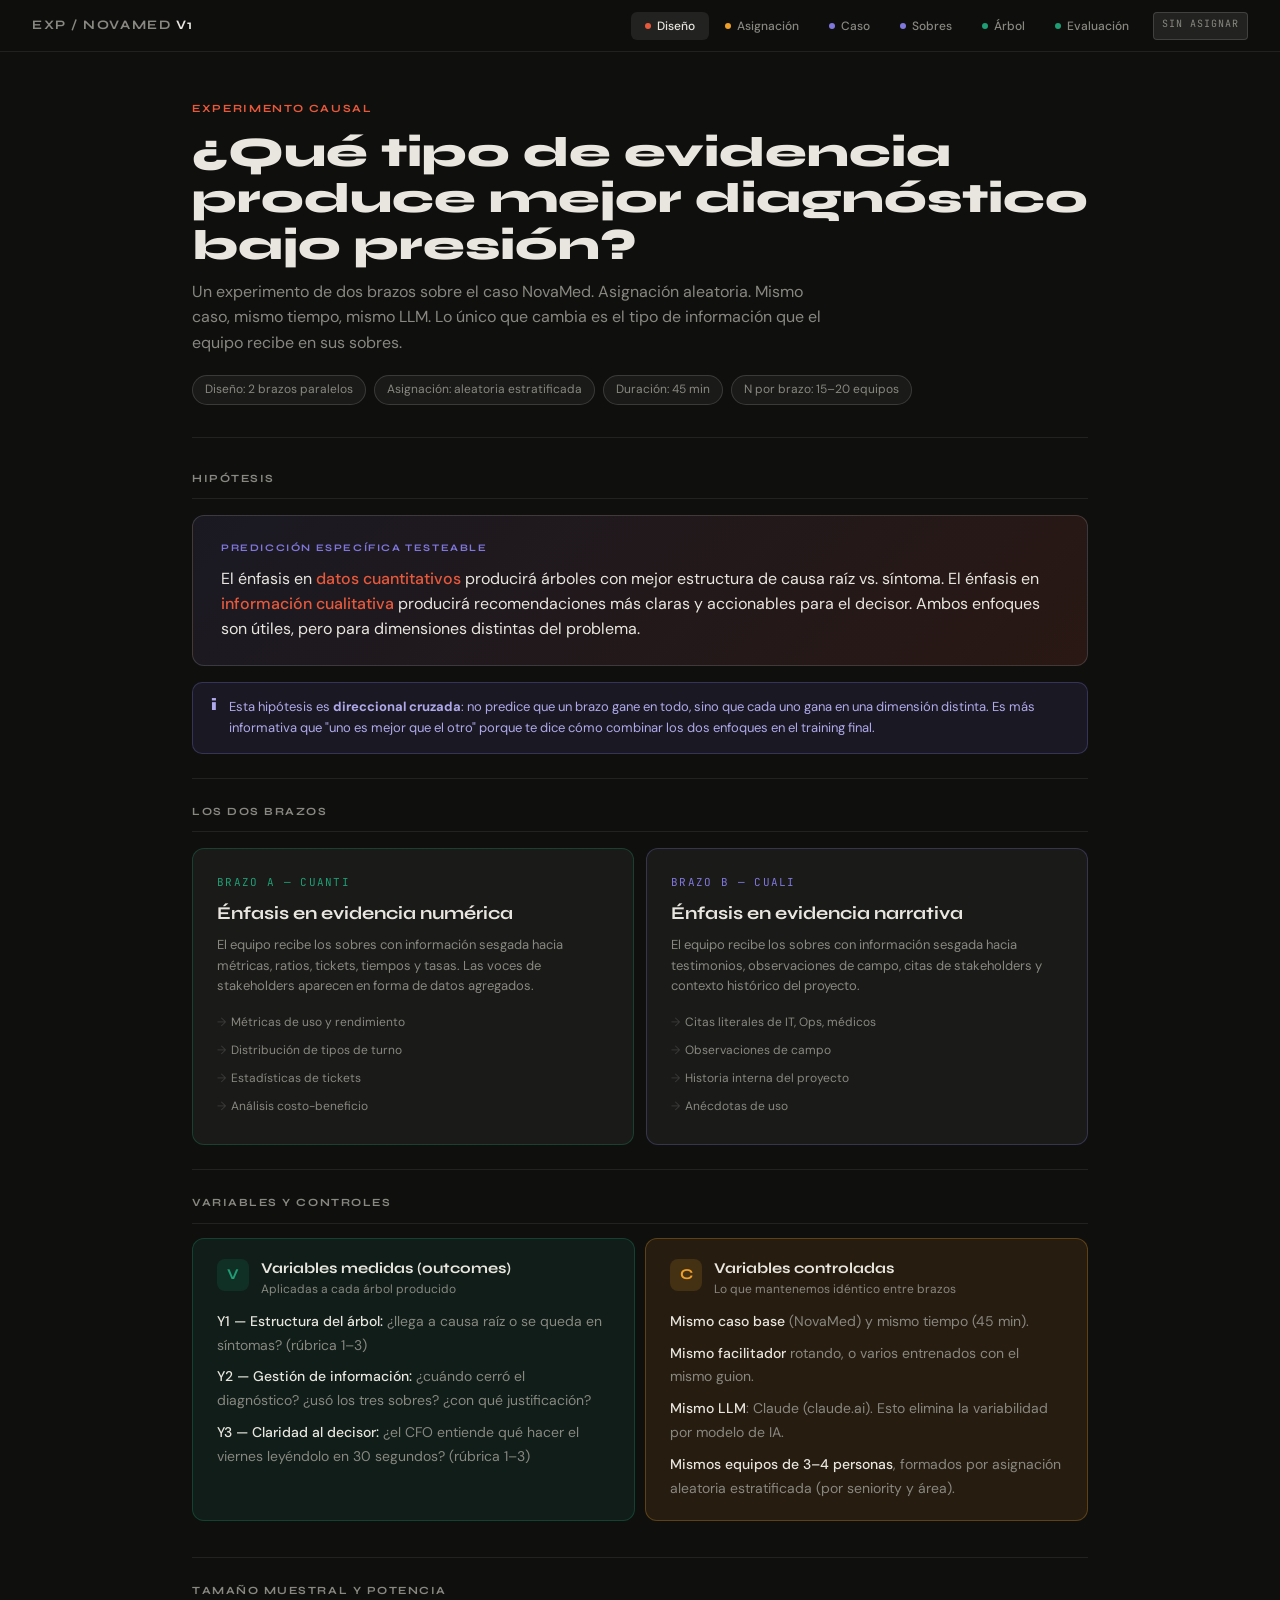
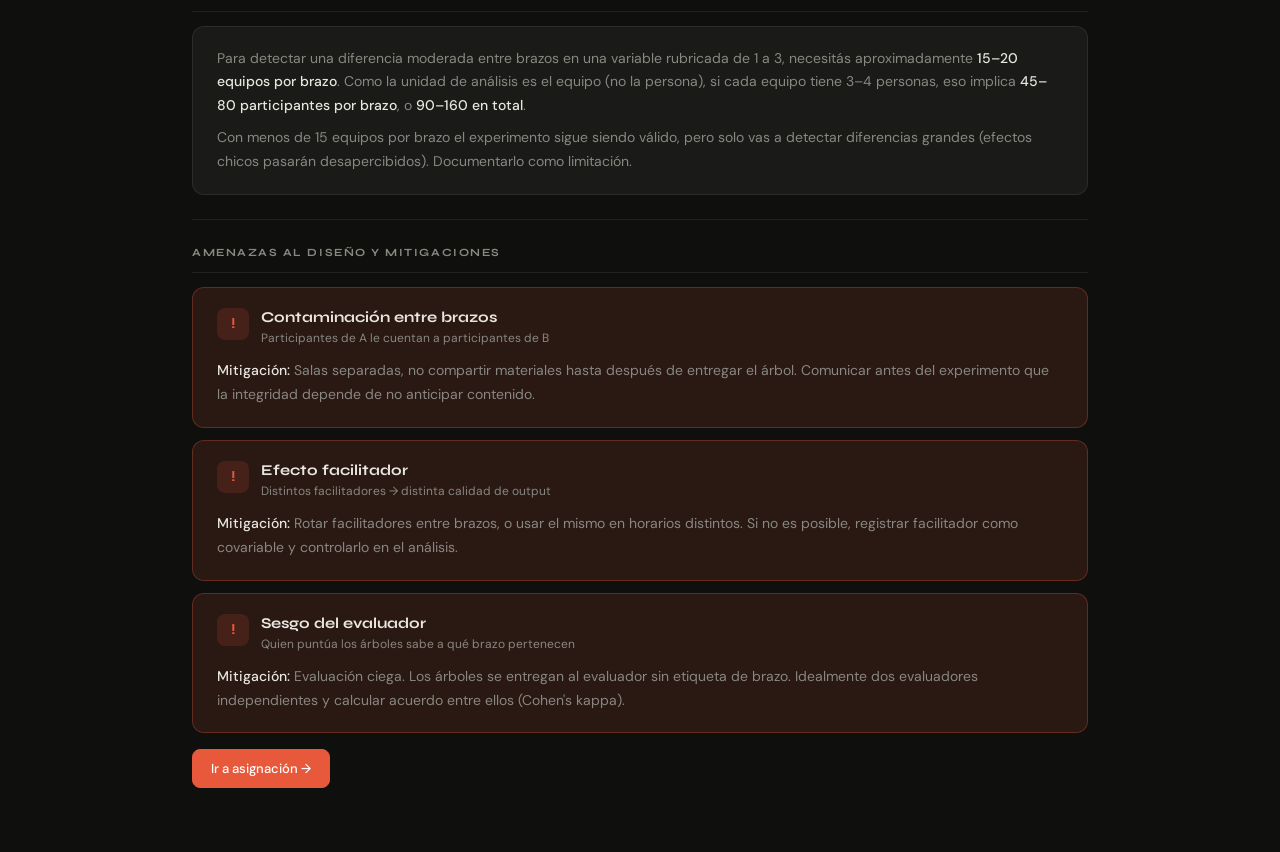
==== index (1).html @ d53db112 "Add files via upload" ====
<!DOCTYPE html>
<html lang="es">
<head>
<meta charset="UTF-8">
<meta name="viewport" content="width=device-width, initial-scale=1.0">
<title>Experimento NovaMed — Cuanti vs. Cuali</title>
<link href="https://fonts.googleapis.com/css2?family=Syne:wght@400;500;700;800&family=DM+Sans:ital,wght@0,300;0,400;0,500;1,300&family=JetBrains+Mono:wght@400;500&display=swap" rel="stylesheet">
<link rel="stylesheet" href="styles.css">
</head>
<body data-brazo="none">

<nav>
  <div class="nav-logo">EXP / NovaMed <strong>v1</strong></div>
  <div class="nav-tabs">
    <button class="nav-tab active" onclick="showSection('diseno')" id="tab-diseno">
      <span class="dot" style="background:var(--coral)"></span> Diseño
    </button>
    <button class="nav-tab" onclick="showSection('asignacion')" id="tab-asignacion">
      <span class="dot" style="background:var(--amber)"></span> Asignación
    </button>
    <button class="nav-tab" onclick="showSection('caso')" id="tab-caso">
      <span class="dot" style="background:var(--purple)"></span> Caso
    </button>
    <button class="nav-tab" onclick="showSection('sobres')" id="tab-sobres">
      <span class="dot" style="background:var(--purple)"></span> Sobres
    </button>
    <button class="nav-tab" onclick="showSection('arbol')" id="tab-arbol">
      <span class="dot" style="background:var(--teal)"></span> Árbol
    </button>
    <button class="nav-tab" onclick="showSection('evaluacion')" id="tab-evaluacion">
      <span class="dot" style="background:var(--teal)"></span> Evaluación
    </button>
    <span class="brazo-badge none" id="brazo-badge">SIN ASIGNAR</span>
  </div>
</nav>

<!-- ================== SECCIÓN 1: DISEÑO DEL EXPERIMENTO ================== -->
<section id="diseno" class="active">
  <div class="hero">
    <div class="case-label">Experimento causal</div>
    <div class="case-title">¿Qué tipo de evidencia produce mejor diagnóstico bajo presión?</div>
    <div class="case-subtitle">Un experimento de dos brazos sobre el caso NovaMed. Asignación aleatoria. Mismo caso, mismo tiempo, mismo LLM. Lo único que cambia es el tipo de información que el equipo recibe en sus sobres.</div>
    <div class="meta-row">
      <span class="meta-chip">Diseño: 2 brazos paralelos</span>
      <span class="meta-chip">Asignación: aleatoria estratificada</span>
      <span class="meta-chip">Duración: 45 min</span>
      <span class="meta-chip">N por brazo: 15–20 equipos</span>
    </div>
  </div>

  <div class="section-label">Hipótesis</div>

  <div class="hypothesis">
    <div class="hypothesis-label">Predicción específica testeable</div>
    <div class="hypothesis-text">
      El énfasis en <em>datos cuantitativos</em> producirá árboles con mejor estructura de causa raíz vs. síntoma. El énfasis en <em>información cualitativa</em> producirá recomendaciones más claras y accionables para el decisor. Ambos enfoques son útiles, pero para dimensiones distintas del problema.
    </div>
  </div>

  <div class="banner info">
    <span class="banner-icon">i</span>
    <div>Esta hipótesis es <strong>direccional cruzada</strong>: no predice que un brazo gane en todo, sino que cada uno gana en una dimensión distinta. Es más informativa que "uno es mejor que el otro" porque te dice cómo combinar los dos enfoques en el training final.</div>
  </div>

  <hr class="divider">
  <div class="section-label">Los dos brazos</div>

  <div class="arm-comparison">
    <div class="arm-card A">
      <div class="arm-label">Brazo A — Cuanti</div>
      <div class="arm-name">Énfasis en evidencia numérica</div>
      <div class="arm-desc">El equipo recibe los sobres con información sesgada hacia métricas, ratios, tickets, tiempos y tasas. Las voces de stakeholders aparecen en forma de datos agregados.</div>
      <ul class="arm-list">
        <li>Métricas de uso y rendimiento</li>
        <li>Distribución de tipos de turno</li>
        <li>Estadísticas de tickets</li>
        <li>Análisis costo-beneficio</li>
      </ul>
    </div>
    <div class="arm-card B">
      <div class="arm-label">Brazo B — Cuali</div>
      <div class="arm-name">Énfasis en evidencia narrativa</div>
      <div class="arm-desc">El equipo recibe los sobres con información sesgada hacia testimonios, observaciones de campo, citas de stakeholders y contexto histórico del proyecto.</div>
      <ul class="arm-list">
        <li>Citas literales de IT, Ops, médicos</li>
        <li>Observaciones de campo</li>
        <li>Historia interna del proyecto</li>
        <li>Anécdotas de uso</li>
      </ul>
    </div>
  </div>

  <hr class="divider">
  <div class="section-label">Variables y controles</div>

  <div class="grid2">
    <div class="card teal">
      <div class="card-header">
        <div class="card-icon">V</div>
        <div>
          <div class="card-title">Variables medidas (outcomes)</div>
          <div class="card-sub">Aplicadas a cada árbol producido</div>
        </div>
      </div>
      <div class="card-body">
        <p><strong>Y1 — Estructura del árbol:</strong> ¿llega a causa raíz o se queda en síntomas? (rúbrica 1–3)</p>
        <p><strong>Y2 — Gestión de información:</strong> ¿cuándo cerró el diagnóstico? ¿usó los tres sobres? ¿con qué justificación?</p>
        <p><strong>Y3 — Claridad al decisor:</strong> ¿el CFO entiende qué hacer el viernes leyéndolo en 30 segundos? (rúbrica 1–3)</p>
      </div>
    </div>
    <div class="card amber">
      <div class="card-header">
        <div class="card-icon">C</div>
        <div>
          <div class="card-title">Variables controladas</div>
          <div class="card-sub">Lo que mantenemos idéntico entre brazos</div>
        </div>
      </div>
      <div class="card-body">
        <p><strong>Mismo caso base</strong> (NovaMed) y mismo tiempo (45 min).</p>
        <p><strong>Mismo facilitador</strong> rotando, o varios entrenados con el mismo guion.</p>
        <p><strong>Mismo LLM</strong>: Claude (claude.ai). Esto elimina la variabilidad por modelo de IA.</p>
        <p><strong>Mismos equipos de 3–4 personas</strong>, formados por asignación aleatoria estratificada (por seniority y área).</p>
      </div>
    </div>
  </div>

  <hr class="divider">
  <div class="section-label">Tamaño muestral y potencia</div>

  <div class="card">
    <div class="card-body">
      <p>Para detectar una diferencia moderada entre brazos en una variable rubricada de 1 a 3, necesitás aproximadamente <strong>15–20 equipos por brazo</strong>. Como la unidad de análisis es el equipo (no la persona), si cada equipo tiene 3–4 personas, eso implica <strong>45–80 participantes por brazo</strong>, o <strong>90–160 en total</strong>.</p>
      <p>Con menos de 15 equipos por brazo el experimento sigue siendo válido, pero solo vas a detectar diferencias grandes (efectos chicos pasarán desapercibidos). Documentarlo como limitación.</p>
    </div>
  </div>

  <hr class="divider">
  <div class="section-label">Amenazas al diseño y mitigaciones</div>

  <div class="card coral">
    <div class="card-header">
      <div class="card-icon">!</div>
      <div>
        <div class="card-title">Contaminación entre brazos</div>
        <div class="card-sub">Participantes de A le cuentan a participantes de B</div>
      </div>
    </div>
    <div class="card-body">
      <p><strong>Mitigación:</strong> Salas separadas, no compartir materiales hasta después de entregar el árbol. Comunicar antes del experimento que la integridad depende de no anticipar contenido.</p>
    </div>
  </div>

  <div class="card coral">
    <div class="card-header">
      <div class="card-icon">!</div>
      <div>
        <div class="card-title">Efecto facilitador</div>
        <div class="card-sub">Distintos facilitadores → distinta calidad de output</div>
      </div>
    </div>
    <div class="card-body">
      <p><strong>Mitigación:</strong> Rotar facilitadores entre brazos, o usar el mismo en horarios distintos. Si no es posible, registrar facilitador como covariable y controlarlo en el análisis.</p>
    </div>
  </div>

  <div class="card coral">
    <div class="card-header">
      <div class="card-icon">!</div>
      <div>
        <div class="card-title">Sesgo del evaluador</div>
        <div class="card-sub">Quien puntúa los árboles sabe a qué brazo pertenecen</div>
      </div>
    </div>
    <div class="card-body">
      <p><strong>Mitigación:</strong> Evaluación ciega. Los árboles se entregan al evaluador sin etiqueta de brazo. Idealmente dos evaluadores independientes y calcular acuerdo entre ellos (Cohen's kappa).</p>
    </div>
  </div>

  <div class="btn-row">
    <button class="btn primary" onclick="showSection('asignacion')">Ir a asignación →</button>
  </div>
</section>


<!-- ================== SECCIÓN 2: ASIGNACIÓN ================== -->
<section id="asignacion">
  <div class="hero">
    <div class="case-label">Randomización</div>
    <div class="case-title">Asignación al brazo</div>
    <div class="case-subtitle">Cada equipo recibe un brazo asignado al azar. La asignación condiciona qué sobres ve y qué materiales recibe. Una vez asignado, no se cambia.</div>
  </div>

  <div class="assignment-box">
    <div class="card-sub" style="margin-bottom:6px;">Tu asignación actual</div>
    <div class="assignment-result" id="assign-display">—</div>
    <div class="assignment-detail" id="assign-detail">Hacé click en el botón para que el sistema te asigne aleatoriamente al brazo cuantitativo (A) o cualitativo (B). La asignación se guarda en tu navegador.</div>
    <div class="btn-row" style="justify-content:center;">
      <button class="btn primary" onclick="randomAssign()">Asignarme aleatoriamente</button>
      <button class="btn ghost" onclick="setBrazo('facilitador')">Soy facilitador (ver todo)</button>
      <button class="btn ghost" onclick="resetBrazo()">Reset</button>
    </div>
  </div>

  <hr class="divider">
  <div class="section-label">Para una corrida real del experimento</div>

  <div class="card">
    <div class="card-body">
      <p>En una corrida real, la asignación no se hace acá. Antes de la sesión:</p>
      <p><strong>1.</strong> Listá a todos los participantes con su seniority (junior/semi-senior/senior) y área (negocio/tech/operaciones).</p>
      <p><strong>2.</strong> Dentro de cada estrato (combinación de seniority y área), asignalos aleatoriamente mitad a A, mitad a B. Esto garantiza balance demográfico entre brazos.</p>
      <p><strong>3.</strong> Formá equipos de 3–4 personas dentro del mismo brazo. Cada equipo es la unidad de análisis. No mezcles brazos en un mismo equipo.</p>
      <p><strong>4.</strong> En el día del experimento, comunicale a cada equipo su brazo y el link de esta página configurado para mostrar solo su contenido.</p>
    </div>
  </div>

  <div class="banner warn">
    <span class="banner-icon">!</span>
    <div>El botón "Asignarme aleatoriamente" de esta página es para que un equipo solo entre a la herramienta. La asignación real, controlada y estratificada, la hace el facilitador antes de la sesión y debe estar documentada en una tabla de asignaciones para el análisis posterior.</div>
  </div>
</section>


<!-- ================== SECCIÓN 3: CASO ================== -->
<section id="caso">
  <div class="hero">
    <div class="case-label">Caso base — idéntico para ambos brazos</div>
    <div class="case-title">NovaMed:<br>el sistema que "funciona bien"</div>
    <div class="case-subtitle">Una clínica lanzó un sistema de turnos online hace 3 meses. IT dice que anda perfecto. Operaciones dice que es un caos. El CFO necesita una respuesta la semana que viene.</div>
    <div class="meta-row">
      <span class="meta-chip">Sector: salud</span>
      <span class="meta-chip">Duración: 45 min</span>
      <span class="meta-chip">Equipos de 3–4 personas</span>
      <span class="meta-chip">Entregable: árbol de problema 1 pág.</span>
    </div>
  </div>

  <div class="section-label">La situación</div>

  <div class="card coral">
    <div class="card-header">
      <div class="card-icon">!</div>
      <div>
        <div class="card-title">El problema que nadie puede definir</div>
        <div class="card-sub">Lo que se sabe al inicio del caso</div>
      </div>
    </div>
    <div class="card-body">
      <p>NovaMed es una red de clínicas medianas. Hace 3 meses implementaron <strong>TurnoFácil</strong>, un sistema de gestión de turnos online comprado a un proveedor externo. El objetivo era reducir la carga en los call centers y modernizar la experiencia de los pacientes.</p>
      <p>Hoy, el Gerente de IT y la Directora de Operaciones tienen versiones completamente opuestas sobre cómo está funcionando. El CFO tiene una reunión con el proveedor el <strong>viernes de la semana que viene</strong> para decidir si renovar o cancelar el contrato.</p>
      <p>Le pidió a tu equipo que le presente un diagnóstico claro en una sola página.</p>
    </div>
  </div>

  <hr class="divider">
  <div class="section-label">Los actores</div>

  <div class="grid2">
    <div class="card">
      <div class="card-header">
        <div class="card-icon" style="background:rgba(29,158,117,0.12);color:var(--teal)">G</div>
        <div>
          <div class="card-title">Gerente de IT</div>
          <div class="card-sub">Martín Sosa — 8 años en la empresa</div>
        </div>
      </div>
      <div class="card-body">
        <p>Lideró la implementación. Dice que el sistema "está funcionando según lo esperado" y que los tickets de soporte son mínimos.</p>
      </div>
      <div class="tags">
        <span class="tag green">Satisfecho</span>
        <span class="tag">Adoptó TurnoFácil</span>
      </div>
    </div>
    <div class="card">
      <div class="card-header">
        <div class="card-icon" style="background:rgba(232,89,60,0.12);color:var(--coral)">D</div>
        <div>
          <div class="card-title">Directora de Operaciones</div>
          <div class="card-sub">Carla Vega — 3 años en la empresa</div>
        </div>
      </div>
      <div class="card-body">
        <p>Dice que desde el lanzamiento el equipo clínico está "apagando incendios todo el día". Sus médicos están usando WhatsApp para coordinar turnos.</p>
      </div>
      <div class="tags">
        <span class="tag red">Disconforme</span>
        <span class="tag">Workaround informal</span>
      </div>
    </div>
    <div class="card">
      <div class="card-header">
        <div class="card-icon" style="background:rgba(239,159,39,0.12);color:var(--amber)">$</div>
        <div>
          <div class="card-title">CFO</div>
          <div class="card-sub">Roberto Hein — recién llegado</div>
        </div>
      </div>
      <div class="card-body">
        <p>Lleva 2 meses en la empresa. No conoce el historial del proyecto. Solo sabe que hay presión presupuestaria y una decisión que tomar.</p>
      </div>
      <div class="tags">
        <span class="tag yellow">Presión de tiempo</span>
        <span class="tag">Sin contexto previo</span>
      </div>
    </div>
    <div class="card">
      <div class="card-header">
        <div class="card-icon" style="background:rgba(127,119,221,0.12);color:var(--purple)">P</div>
        <div>
          <div class="card-title">Proveedor TurnoFácil</div>
          <div class="card-sub">Empresa de software SaaS</div>
        </div>
      </div>
      <div class="card-body">
        <p>Ofrece renovar el contrato y, si se firma, incluye un módulo adicional de "gestión de urgencias" por $40.000 extra.</p>
      </div>
      <div class="tags">
        <span class="tag yellow">Oferta activa</span>
        <span class="tag">Módulo adicional disponible</span>
      </div>
    </div>
  </div>

  <hr class="divider">
  <div class="section-label">Cronología del proyecto</div>

  <div class="card">
    <div class="timeline">
      <div class="tl-item">
        <div class="tl-left"><div class="tl-dot active"></div><div class="tl-line"></div></div>
        <div class="tl-content">
          <div class="tl-title">Mes –6: Decisión de compra</div>
          <div class="tl-body">IT evaluó 3 proveedores. TurnoFácil ganó por precio e integración con el HIS existente. No hubo participación formal de Operaciones en la evaluación.</div>
        </div>
      </div>
      <div class="tl-item">
        <div class="tl-left"><div class="tl-dot"></div><div class="tl-line"></div></div>
        <div class="tl-content">
          <div class="tl-title">Mes –2: Implementación técnica</div>
          <div class="tl-body">El sistema se configuró sobre los tipos de turno del sistema viejo. El módulo de urgencias del proveedor no fue activado porque "no estaba en el alcance original".</div>
        </div>
      </div>
      <div class="tl-item">
        <div class="tl-left"><div class="tl-dot"></div><div class="tl-line"></div></div>
        <div class="tl-content">
          <div class="tl-title">Mes 0: Lanzamiento</div>
          <div class="tl-body">Capacitación de 2 horas al personal administrativo. El equipo clínico (médicos y enfermeros) no recibió capacitación formal.</div>
        </div>
      </div>
      <div class="tl-item">
        <div class="tl-left"><div class="tl-dot"></div><div class="tl-line"></div></div>
        <div class="tl-content">
          <div class="tl-title">Mes +1: Primeras fricciones</div>
          <div class="tl-body">Los médicos reportan que "no sirve para urgencias". Carla Vega lo escala. IT responde: "el sistema funciona, es un problema de adopción".</div>
        </div>
      </div>
      <div class="tl-item">
        <div class="tl-left"><div class="tl-dot active"></div></div>
        <div class="tl-content">
          <div class="tl-title">Mes +3: Hoy — el caso</div>
          <div class="tl-body">El CFO nuevo pide un diagnóstico antes del viernes. Nadie tiene una versión común del problema. Tu equipo entra.</div>
        </div>
      </div>
    </div>
  </div>

  <div class="banner info">
    <span class="banner-icon">→</span>
    <div>Ahora avanzá a la sección <strong>Sobres</strong>. Vas a ver solo los sobres correspondientes a tu brazo asignado.</div>
  </div>
</section>


<!-- ================== SECCIÓN 4: SOBRES (POR BRAZO) ================== -->
<section id="sobres">
  <div class="hero">
    <div class="case-label">Material del caso — según tu brazo</div>
    <div class="case-title">Los tres sobres</div>
    <div class="case-subtitle">La información se entrega en capas. El Sobre 1 es el punto de partida. El Sobre 2 lo decide el equipo. El Sobre 3 tiene un costo de 2 minutos. Los hechos son los mismos en ambos brazos: lo que cambia es el formato de evidencia.</div>
  </div>

  <div class="banner warn" id="no-brazo-banner" style="display:none;">
    <span class="banner-icon">!</span>
    <div>No tenés asignado un brazo todavía. Andá a <a href="#" onclick="showSection('asignacion');return false;" style="color:var(--coral);">Asignación</a> para que el sistema te asigne, o seleccioná "Soy facilitador" para ver ambos brazos.</div>
  </div>

  <!-- ============ BRAZO A — CUANTI ============ -->
  <div class="brazo-only-A">
    <div class="banner info">
      <span class="banner-icon">A</span>
      <div><strong>Brazo A — Cuantitativo.</strong> Vas a recibir evidencia principalmente numérica: tablas, ratios, métricas de uso, distribuciones, costos.</div>
    </div>

    <div class="sobre s1">
      <div class="sobre-label">Sobre 1A — se entrega al inicio</div>
      <div class="card-title" style="margin-bottom:12px;">Datos operacionales y de uso</div>
      <div class="card-body" style="margin-bottom:14px;">
        <p>Reporte automático del sistema y métricas del call center, 90 días post-lanzamiento.</p>
      </div>

      <div class="section-label" style="margin-top:8px;">Métricas técnicas del sistema (fuente: IT)</div>
      <table class="data-table">
        <tr><th>Métrica</th><th class="num">Pre-TurnoFácil</th><th class="num">Post (90d)</th><th class="num">Δ</th></tr>
        <tr><td>Uptime</td><td class="num">—</td><td class="num">99.2%</td><td class="num" style="color:var(--teal)">OK</td></tr>
        <tr><td>Tickets de soporte / mes</td><td class="num">142</td><td class="num">99</td><td class="num" style="color:var(--teal)">–30%</td></tr>
        <tr><td>Tiempo medio de carga (s)</td><td class="num">—</td><td class="num">1.8</td><td class="num">—</td></tr>
        <tr><td>Incidentes críticos / mes</td><td class="num">—</td><td class="num">0</td><td class="num" style="color:var(--teal)">OK</td></tr>
      </table>

      <div class="section-label" style="margin-top:14px;">Métricas operacionales (fuente: Ops)</div>
      <table class="data-table">
        <tr><th>Métrica</th><th class="num">Pre</th><th class="num">Post (90d)</th><th class="num">Δ</th></tr>
        <tr><td>Llamadas al call center / día</td><td class="num">412</td><td class="num">386</td><td class="num">–6%</td></tr>
        <tr><td>Turnos coordinados por WhatsApp</td><td class="num">0</td><td class="num">~120/día</td><td class="num" style="color:var(--coral)">+∞</td></tr>
        <tr><td>Satisfacción de pacientes (NPS)</td><td class="num">—</td><td class="num">67%</td><td class="num">Sin benchmark</td></tr>
        <tr><td>% turnos completados vía sistema</td><td class="num">—</td><td class="num">~40–80%</td><td class="num" style="color:var(--coral)">Inconsistente</td></tr>
      </table>

      <div class="banner warn" style="margin-top:14px;">
        <span class="banner-icon">!</span>
        <div>El % de turnos completados por sistema tiene una banda muy amplia: <strong>IT reporta 80%, Ops reporta 40%</strong>. La diferencia no es ruido — están contando cosas distintas.</div>
      </div>

      <div class="facilitator-note" style="margin-top:14px;">
        <strong>Nota para el facilitador:</strong> Dar 3 minutos para que el equipo lea la tabla, marque inconsistencias y formule una hipótesis cuantitativa del problema central. No responder preguntas todavía.
      </div>
    </div>

    <div class="sobre s2">
      <div class="sobre-label">Sobre 2A — el equipo decide cuándo abrirlo</div>
      <div class="card-title" style="margin-bottom:12px;">Distribución de turnos y métricas de adopción</div>
      <div class="card-body" style="margin-bottom:14px;">
        <p>Análisis detallado de los 90 días post-lanzamiento. Generado por Ops a pedido del CFO.</p>
      </div>

      <div class="section-label" style="margin-top:8px;">Distribución de tipos de turno (n = 27.840 turnos, 90 días)</div>
      <table class="data-table">
        <tr><th>Tipo de turno</th><th class="num">% del total</th><th class="num">% gestionado por TurnoFácil</th><th class="num">% por WhatsApp/call</th></tr>
        <tr><td>Programado (consulta planificada)</td><td class="num">40%</td><td class="num" style="color:var(--teal)">94%</td><td class="num">6%</td></tr>
        <tr><td>Urgencia / mismo día</td><td class="num"><strong style="color:var(--coral)">60%</strong></td><td class="num" style="color:var(--coral)">8%</td><td class="num" style="color:var(--coral)">92%</td></tr>
      </table>

      <div class="section-label" style="margin-top:14px;">Análisis de tickets de IT por categoría</div>
      <table class="data-table">
        <tr><th>Categoría de ticket</th><th class="num">% del volumen</th></tr>
        <tr><td>"Cómo cargo un turno de urgencia" (consulta de uso)</td><td class="num">34%</td></tr>
        <tr><td>"El sistema no me deja hacer X" (limitación funcional)</td><td class="num">28%</td></tr>
        <tr><td>Errores técnicos reales</td><td class="num">12%</td></tr>
        <tr><td>Otros</td><td class="num">26%</td></tr>
      </table>

      <div class="banner warn" style="margin-top:14px;">
        <span class="banner-icon">→</span>
        <div>El 60% de los turnos son urgencias. TurnoFácil resuelve el 94% de los programados, pero solo el 8% de las urgencias. El sistema no falla — está configurado para resolver el problema incorrecto.</div>
      </div>

      <div class="section-label" style="margin-top:14px;">Costo del módulo de urgencias ofrecido</div>
      <table class="data-table">
        <tr><th>Concepto</th><th class="num">Costo</th></tr>
        <tr><td>Activación del módulo de urgencias (propuesta proveedor)</td><td class="num">USD 40.000 / año</td></tr>
        <tr><td>Costo estimado de seguir con WhatsApp (riesgo + tiempo)</td><td class="num">USD 75.000 / año*</td></tr>
        <tr><td>* Estimación basada en horas-médico desperdiciadas y riesgo legal</td><td class="num"></td></tr>
      </table>

      <div class="facilitator-note" style="margin-top:14px;">
        <strong>Nota para el facilitador:</strong> Observar cuándo el equipo abre este sobre. Equipos cuanti suelen abrirlo rápido (buscan más datos). El dato del 60% es el más reencuadrante.
      </div>
    </div>

    <div class="sobre s3">
      <div class="sobre-label">Sobre 3A — solo si el equipo lo pide (cuesta 2 min)</div>
      <div class="card-title" style="margin-bottom:12px;">Análisis del contrato vigente</div>
      <div class="card-body" style="margin-bottom:14px;">
        <p>Revisión legal y económica del contrato firmado con TurnoFácil hace 6 meses.</p>
      </div>

      <div style="background:var(--surface2);border-radius:10px;padding:1.25rem 1.5rem;border:1px solid var(--amber-border);">
        <div style="font-size:12px;color:var(--amber);font-weight:500;margin-bottom:8px;text-transform:uppercase;letter-spacing:0.1em;">Contenido del sobre 3A</div>

        <table class="data-table" style="margin-top:8px;">
          <tr><th>Módulo</th><th>Estado en contrato</th><th class="num">Costo en contrato</th><th>Estado actual</th></tr>
          <tr><td>Turnos programados</td><td>Anexo A</td><td class="num">Incluido</td><td style="color:var(--teal)">Activo</td></tr>
          <tr><td>Reportes y métricas</td><td>Anexo B</td><td class="num">Incluido</td><td style="color:var(--teal)">Activo</td></tr>
          <tr><td>Gestión de urgencias</td><td><strong style="color:var(--coral)">Anexo C, pág. 14</strong></td><td class="num"><strong style="color:var(--coral)">Incluido (USD 0)</strong></td><td style="color:var(--coral)">NO activado</td></tr>
        </table>

        <p style="font-size:13px;color:var(--text);margin-top:12px;line-height:1.6;">El módulo de urgencias <strong>ya está pagado</strong> en el contrato original. Nunca fue activado porque nadie revisó el Anexo C al momento de la implementación. El proveedor está ofreciendo cobrar USD 40.000 por algo que la empresa ya compró.</p>
      </div>

      <div class="facilitator-note" style="margin-top:14px;">
        <strong>Nota para el facilitador:</strong> Este dato reencuadra el problema económico. En el brazo cuanti, suelen llegar acá con un cálculo costo-beneficio ya iniciado.
      </div>
    </div>
  </div>


  <!-- ============ BRAZO B — CUALI ============ -->
  <div class="brazo-only-B">
    <div class="banner info">
      <span class="banner-icon">B</span>
      <div><strong>Brazo B — Cualitativo.</strong> Vas a recibir evidencia principalmente narrativa: citas literales, observaciones de campo, entrevistas, historias internas del proyecto.</div>
    </div>

    <div class="sobre s1">
      <div class="sobre-label">Sobre 1B — se entrega al inicio</div>
      <div class="card-title" style="margin-bottom:12px;">Voces enfrentadas</div>
      <div class="card-body" style="margin-bottom:14px;">
        <p>Dos entrevistas internas hechas por RRHH la semana pasada, a pedido del CFO. Se transcribieron literalmente.</p>
      </div>

      <div class="card" style="margin:0 0 10px;">
        <div class="card-sub" style="margin-bottom:6px;">Entrevista 1 — Martín Sosa, Gerente de IT</div>
        <div class="quote" style="margin-top:0;">"El sistema está funcionando bien. Tuvimos cero incidentes críticos en tres meses. Los tickets de soporte son mínimos. Si los médicos se quejan, es porque no se acostumbran al cambio — siempre pasa lo mismo. En seis meses se va a normalizar."</div>
        <div class="quote">"Yo cumplí con el alcance que me dieron. Si querían urgencias, había que decirlo desde el día uno. Nadie me lo dijo."</div>
        <div class="tags"><span class="tag green">Tono defensivo</span><span class="tag">Confianza en métricas técnicas</span></div>
      </div>

      <div class="card" style="margin:0 0 10px;">
        <div class="card-sub" style="margin-bottom:6px;">Entrevista 2 — Carla Vega, Directora de Operaciones</div>
        <div class="quote" style="margin-top:0;">"Acá hay un caos diario. Mis médicos me piden todos los días que volvamos al sistema anterior. Están usando WhatsApp porque no tienen otra opción. Esto es insostenible."</div>
        <div class="quote">"Yo no participé de la compra. Si me hubieran preguntado, les habría dicho que la mayoría de nuestros turnos son del mismo día. No turnos programados con dos semanas de anticipación, como en una clínica privada."</div>
        <div class="tags"><span class="tag red">Tono de queja sostenida</span><span class="tag">Workaround consolidado</span></div>
      </div>

      <div class="banner warn" style="margin-top:14px;">
        <span class="banner-icon">!</span>
        <div>Las dos personas no se contradicen sobre los hechos — se contradicen sobre <strong>qué cuenta como el problema</strong>. IT mide "sistema funcionando técnicamente". Ops mide "problema operativo resuelto". Las dos versiones pueden ser verdaderas al mismo tiempo.</div>
      </div>

      <div class="facilitator-note" style="margin-top:14px;">
        <strong>Nota para el facilitador:</strong> Dar 3 minutos para que el equipo lea las dos entrevistas y mapee dónde está el desacuerdo. No responder preguntas todavía.
      </div>
    </div>

    <div class="sobre s2">
      <div class="sobre-label">Sobre 2B — el equipo decide cuándo abrirlo</div>
      <div class="card-title" style="margin-bottom:12px;">Voces del piso clínico</div>
      <div class="card-body" style="margin-bottom:14px;">
        <p>Observaciones de campo y entrevistas con médicos y enfermeros del turno mañana de dos clínicas, hechas por una consultora externa hace dos semanas.</p>
      </div>

      <div class="quote">
        "Mirá, yo entiendo que tienen un sistema nuevo. Pero la mayoría de mis pacientes me llaman a las 7 de la mañana porque tienen fiebre y quieren venir a las 10. Eso no es un turno programado, es una urgencia. El sistema no me deja gestionarlas. Entonces uso WhatsApp con mi secretaria, como siempre."
        <div class="quote-author">— Médico de guardia, 12 años en NovaMed</div>
      </div>

      <div class="quote">
        "Yo soy enfermera. Me dieron 2 horas de capacitación. Bien. Pero cuando entró un señor con dolor de pecho y necesitábamos cargar el turno urgente para que lo viera el cardiólogo, no sabía cómo. Lo hice por teléfono. El sistema dice que ese turno no existió."
        <div class="quote-author">— Jefa de Enfermería, sede Caballito</div>
      </div>

      <div class="quote">
        "Acá los turnos son 60% del mismo día, mínimo. Algunos meses más. La gente no planifica ir al médico — va cuando le pasa algo. Eso lo sabe cualquiera que trabaje en salud."
        <div class="quote-author">— Coordinadora médica, sede Belgrano</div>
      </div>

      <div class="quote">
        "Le pregunté a Martín [Sosa, de IT] si el sistema podía hacer urgencias. Me dijo que el módulo existía pero que no se había contratado. Yo asumí que era una decisión de costos. Nadie me explicó que se podía evaluar."
        <div class="quote-author">— Jefe de Admisión, sede Caballito</div>
      </div>

      <div class="banner warn" style="margin-top:14px;">
        <span class="banner-icon">→</span>
        <div>Cuatro voces independientes coinciden: <strong>el 60% de los turnos son urgencias</strong> y <strong>el sistema no las gestiona</strong>. Nadie en IT preguntó esto antes de la compra. Carla Vega lo intuía pero no fue convocada al proceso.</div>
      </div>

      <div class="facilitator-note" style="margin-top:14px;">
        <strong>Nota para el facilitador:</strong> Observar cuándo el equipo abre este sobre. Equipos cuali suelen abrirlo después de discutir las dos versiones del Sobre 1B. Las voces del piso reencuadran el problema con un peso narrativo fuerte.
      </div>
    </div>

    <div class="sobre s3">
      <div class="sobre-label">Sobre 3B — solo si el equipo lo pide (cuesta 2 min)</div>
      <div class="card-title" style="margin-bottom:12px;">La historia del contrato</div>
      <div class="card-body" style="margin-bottom:14px;">
        <p>Entrevista a Lucía Méndez, abogada de la empresa, que firmó el contrato con TurnoFácil hace 6 meses.</p>
      </div>

      <div style="background:var(--surface2);border-radius:10px;padding:1.25rem 1.5rem;border:1px solid var(--amber-border);">
        <div style="font-size:12px;color:var(--amber);font-weight:500;margin-bottom:8px;text-transform:uppercase;letter-spacing:0.1em;">Contenido del sobre 3B</div>

        <div class="quote" style="border-left-color:var(--amber-border);">
          "Yo revisé el contrato desde lo legal. No es mi función revisar el alcance técnico. Cuando lo recibí, ya venía con todos los anexos firmados de hecho por el área que lo había negociado. Yo confirmé que las cláusulas legales estuvieran en orden."
          <div class="quote-author">— Lucía Méndez, abogada interna</div>
        </div>

        <div class="quote" style="border-left-color:var(--amber-border);">
          "El Anexo C, sí, lo leí. Decía 'Gestión de urgencias — incluido en paquete base'. Asumí que IT sabía qué módulos iba a activar. No estaba en mi alcance preguntar."
          <div class="quote-author">— Lucía Méndez</div>
        </div>

        <p style="font-size:13px;color:var(--text);margin-top:12px;line-height:1.6;">El módulo de urgencias <strong>está incluido sin costo adicional</strong> en el Anexo C del contrato vigente, página 14. Nunca fue activado porque el proceso interno trataba al contrato como un trámite legal, no como un mapa de capacidades. El proveedor está ofreciendo cobrar USD 40.000 por algo que ya está pagado.</p>
      </div>

      <div class="facilitator-note" style="margin-top:14px;">
        <strong>Nota para el facilitador:</strong> Este dato reencuadra el problema como uno de proceso. En el brazo cuali, los equipos suelen llegar acá con una hipótesis sobre la fragmentación de roles ("cada uno hizo su parte y nadie miró el todo").
      </div>
    </div>
  </div>

  <hr class="divider">
  <div class="banner info">
    <span class="banner-icon">→</span>
    <div>Una vez que el equipo procesó los sobres, avanzá a la sección <strong>Árbol</strong> para construir el entregable.</div>
  </div>
</section>


<!-- ================== SECCIÓN 5: CONSTRUCTOR DEL ÁRBOL ================== -->
<section id="arbol">
  <div class="hero">
    <div class="case-label">Entregable del equipo</div>
    <div class="case-title">Árbol de problema</div>
    <div class="case-subtitle">Construí tu árbol en la grilla. Cuatro niveles (de Efecto a Causa subyacente) cruzados por cuatro tipos de causa. Cada nodo puede conectarse causalmente con nodos del nivel superior. El JSON exportado es lo que se evalúa.</div>
  </div>

  <div class="tree-builder">
    <div class="tree-toolbar">
      <button class="btn" onclick="addQuickNode('efecto')">+ Efecto</button>
      <button class="btn" onclick="addQuickNode('problema')">+ Problema central</button>
      <button class="btn" onclick="addQuickNode('causa1')">+ Causa raíz</button>
      <button class="btn" onclick="addQuickNode('causa2')">+ Causa subyacente</button>
      <button class="btn ghost" onclick="exportTree()">Exportar JSON</button>
      <button class="btn ghost" onclick="importTreeDialog()">Importar JSON</button>
      <button class="btn ghost" onclick="clearTree()">Limpiar</button>
      <div class="tree-status" id="tree-status">0 nodos · 0 conexiones</div>
    </div>

    <div id="tree-grid-container">
      <!-- La grilla se genera con JS -->
    </div>

    <div class="banner info" style="margin-top:16px;">
      <span class="banner-icon">i</span>
      <div><strong>Cómo construir el árbol:</strong> Click en una celda para agregar un nodo. Click en un nodo existente para editarlo o conectarlo a otro. Las conexiones van de abajo hacia arriba (las causas explican el problema central; el problema central explica el efecto).</div>
    </div>
  </div>

  <hr class="divider">
  <div class="section-label">Recomendación al CFO</div>

  <div class="card">
    <div class="card-body">
      <p>Una vez completado el árbol, escribí <strong>tres recomendaciones</strong> al CFO. Cada una debe responder qué hacer, quién lo hace, y para cuándo.</p>
      <textarea id="rec-1" placeholder="Recomendación 1 — acción inmediata (esta semana)" style="width:100%;min-height:60px;background:var(--bg);border:1px solid var(--border2);border-radius:8px;padding:10px;color:var(--text);font-family:'DM Sans',sans-serif;font-size:13px;margin-top:10px;" oninput="saveState()"></textarea>
      <textarea id="rec-2" placeholder="Recomendación 2 — acción de proceso (próximas 2 semanas)" style="width:100%;min-height:60px;background:var(--bg);border:1px solid var(--border2);border-radius:8px;padding:10px;color:var(--text);font-family:'DM Sans',sans-serif;font-size:13px;margin-top:8px;" oninput="saveState()"></textarea>
      <textarea id="rec-3" placeholder="Recomendación 3 — aprendizaje estructural" style="width:100%;min-height:60px;background:var(--bg);border:1px solid var(--border2);border-radius:8px;padding:10px;color:var(--text);font-family:'DM Sans',sans-serif;font-size:13px;margin-top:8px;" oninput="saveState()"></textarea>
    </div>
  </div>

  <div class="facilitator-note">
    <strong>Para el facilitador:</strong> El JSON exportado contiene la estructura completa del árbol (nodos, conexiones, niveles, columnas) más las tres recomendaciones. Guardalo con un identificador del equipo y del brazo para el análisis posterior. Idealmente entregar a los evaluadores sin la etiqueta del brazo, para evaluación ciega.
  </div>
</section>


<!-- ================== SECCIÓN 6: EVALUACIÓN ================== -->
<section id="evaluacion">
  <div class="hero">
    <div class="case-label">Análisis post-experimento</div>
    <div class="case-title">Rúbrica y análisis</div>
    <div class="case-subtitle">Cómo puntuar los árboles producidos y cómo analizar los resultados para contrastar la hipótesis. La evaluación es ciega: el evaluador no sabe a qué brazo pertenece cada árbol.</div>
  </div>

  <div class="section-label">Rúbrica de evaluación (1–3 por dimensión)</div>

  <div class="card">
    <table class="rubric-table">
      <tr>
        <th style="width:18%">Dimensión</th>
        <th style="width:27%"><span class="score-pill s1">Nivel 1</span></th>
        <th style="width:27%"><span class="score-pill s2">Nivel 2</span></th>
        <th style="width:28%"><span class="score-pill s3">Nivel 3</span></th>
      </tr>
      <tr>
        <td><strong>Y1 — Estructura del árbol</strong><br><span class="card-sub">¿Llega a causa raíz?</span></td>
        <td>Solo identifica efectos o síntomas. No hay distinción entre qué se ve y por qué pasa.</td>
        <td>Identifica causa raíz pero no la distingue claramente de síntomas. Los niveles están mezclados.</td>
        <td>Tres niveles claramente diferenciados. Causa raíz accionable y verificable. Conexiones causales explícitas.</td>
      </tr>
      <tr>
        <td><strong>Y2 — Gestión de información</strong><br><span class="card-sub">¿Cuándo cerró el diagnóstico?</span></td>
        <td>Cerró sin abrir el Sobre 2, o lo abrió y no cambió su hipótesis con la nueva info.</td>
        <td>Abrió el Sobre 2 y actualizó la hipótesis. No pidió Sobre 3 o lo pidió sin justificación clara.</td>
        <td>Abrió el Sobre 2 con hipótesis formulada y pidió el Sobre 3 con una razón explícita ("queremos saber si el módulo está en el contrato").</td>
      </tr>
      <tr>
        <td><strong>Y3 — Claridad al decisor</strong><br><span class="card-sub">¿El CFO entiende qué hacer?</span></td>
        <td>Vago o teórico. El CFO no podría tomar una decisión el viernes con este árbol.</td>
        <td>Recomendación clara pero sin owner o sin plazo. O un solo nivel de acción (no distingue corto/medio/largo).</td>
        <td>Las tres recomendaciones tienen acción + owner + plazo. Distingue acción inmediata, de proceso y estructural.</td>
      </tr>
    </table>
  </div>

  <div class="banner info">
    <span class="banner-icon">i</span>
    <div>Idealmente <strong>dos evaluadores independientes</strong> puntúan cada árbol sin saber el brazo. Después se calcula el acuerdo entre evaluadores (Cohen's kappa &gt; 0.6 es aceptable). Si hay desacuerdo, un tercer evaluador resuelve.</div>
  </div>

  <hr class="divider">
  <div class="section-label">Cómo registrar Y2 durante la sesión</div>

  <div class="card">
    <div class="card-body">
      <p>Y1 e Y3 se evalúan después leyendo el árbol y las recomendaciones. Pero Y2 (gestión de información) requiere observación en vivo. El facilitador registra para cada equipo:</p>
      <p><strong>•</strong> Tiempo (en minutos desde el inicio) en que abrieron el Sobre 2.</p>
      <p><strong>•</strong> Si pidieron el Sobre 3. Si sí, en qué minuto y con qué razón verbal (transcribirla).</p>
      <p><strong>•</strong> Si en algún momento mencionaron explícitamente "el módulo podría estar en el contrato" o equivalente, antes de pedir el Sobre 3.</p>
    </div>
  </div>

  <hr class="divider">
  <div class="section-label">Análisis estadístico</div>

  <div class="card">
    <div class="card-body">
      <p><strong>Test principal (por outcome):</strong> Comparación de medias entre brazo A y brazo B con un test de Mann-Whitney U (no paramétrico, dado que las variables son rúbricas de 1–3 y no se asume normalidad). Reportar mediana de cada brazo + IC 95%.</p>
      <p><strong>Test secundario:</strong> Para evaluar la hipótesis cruzada (cuanti gana en estructura, cuali gana en claridad), reportar los tres tests por separado y discutir el patrón. Si el patrón cruzado se confirma, la conclusión del experimento es más fuerte que cualquier diferencia agregada.</p>
      <p><strong>Tamaño del efecto:</strong> Reportar r (effect size de Mann-Whitney) o Cliff's delta. r &gt; 0.3 es efecto medio; r &gt; 0.5 es grande. Con N pequeño (15-20 por brazo), efectos chicos pasarán desapercibidos. Documentarlo.</p>
      <p><strong>Análisis secundario:</strong> Correlación entre brazo y momento de cierre del diagnóstico. Tiempo en abrir Sobre 2, % de equipos que pidieron Sobre 3, % que llegaron al dato del contrato.</p>
    </div>
  </div>

  <hr class="divider">
  <div class="section-label">Plantilla para registrar los resultados</div>

  <div class="card">
    <div class="card-body" style="margin-bottom:10px;">
      <p>Esta tabla la completa el evaluador (en otra herramienta, después). Acá la dejamos como referencia.</p>
    </div>
    <table class="data-table">
      <tr>
        <th>Equipo</th>
        <th>Brazo (ciego)</th>
        <th class="num">Min. Sobre 2</th>
        <th>Pidió S3</th>
        <th class="num">Y1</th>
        <th class="num">Y2</th>
        <th class="num">Y3</th>
      </tr>
      <tr><td>E01</td><td>?</td><td class="num">—</td><td>—</td><td class="num">—</td><td class="num">—</td><td class="num">—</td></tr>
      <tr><td>E02</td><td>?</td><td class="num">—</td><td>—</td><td class="num">—</td><td class="num">—</td><td class="num">—</td></tr>
      <tr><td>...</td><td>...</td><td class="num">...</td><td>...</td><td class="num">...</td><td class="num">...</td><td class="num">...</td></tr>
    </table>
  </div>

  <hr class="divider">
  <div class="section-label">Lo que vas a poder afirmar</div>

  <div class="grid2">
    <div class="card teal">
      <div class="card-header">
        <div class="card-icon">✓</div>
        <div><div class="card-title">Sí podés afirmar</div></div>
      </div>
      <div class="card-body">
        <p>Con asignación aleatoria y evaluación ciega, las diferencias observadas son atribuibles al tipo de evidencia recibida (cuanti vs. cuali).</p>
        <p>Si el patrón cruzado se confirma (A gana en estructura, B gana en claridad), tenés evidencia para diseñar un training combinado.</p>
      </div>
    </div>
    <div class="card coral">
      <div class="card-header">
        <div class="card-icon">×</div>
        <div><div class="card-title">No podés afirmar</div></div>
      </div>
      <div class="card-body">
        <p>Que el training en general "funciona" (no hay grupo sin training).</p>
        <p>Que el efecto se sostiene en el tiempo (no hay medición posterior).</p>
        <p>Que se transfiere a otros casos (sería válido replicar con un caso distinto).</p>
      </div>
    </div>
  </div>
</section>


<!-- ================== MODAL ================== -->
<div class="modal-backdrop" id="modal" onclick="if(event.target===this)closeModal()">
  <div class="modal">
    <div class="modal-title" id="modal-title">Nodo</div>

    <div class="modal-section">
      <div class="modal-section-label">Nivel</div>
      <select id="modal-nivel" style="width:100%;background:var(--bg);border:1px solid var(--border2);border-radius:6px;padding:8px;color:var(--text);font-family:'DM Sans',sans-serif;font-size:13px;">
        <option value="efecto">Efecto observado</option>
        <option value="problema">Problema central</option>
        <option value="causa1">Causa raíz</option>
        <option value="causa2">Causa subyacente</option>
      </select>
    </div>

    <div class="modal-section">
      <div class="modal-section-label">Tipo de causa (columna)</div>
      <select id="modal-columna" style="width:100%;background:var(--bg);border:1px solid var(--border2);border-radius:6px;padding:8px;color:var(--text);font-family:'DM Sans',sans-serif;font-size:13px;">
        <option value="proceso">Proceso</option>
        <option value="personas">Personas</option>
        <option value="tecnologia">Tecnología</option>
        <option value="gobernanza">Gobernanza</option>
      </select>
    </div>

    <div class="modal-section">
      <div class="modal-section-label">Texto del nodo</div>
      <textarea id="modal-texto" placeholder="Ej: TurnoFácil fue configurado solo para turnos programados"></textarea>
    </div>

    <div class="modal-section">
      <div class="modal-section-label">Causas que lo explican (nodos del nivel inferior)</div>
      <div id="modal-connections" style="display:flex;flex-direction:column;gap:4px;max-height:160px;overflow-y:auto;">
        <div style="font-size:11px;color:var(--muted);font-style:italic;">Sin nodos disponibles para conectar</div>
      </div>
    </div>

    <div class="modal-actions">
      <button class="btn ghost" onclick="deleteNode()" id="modal-delete" style="margin-right:auto;color:var(--coral);">Eliminar nodo</button>
      <button class="btn" onclick="closeModal()">Cancelar</button>
      <button class="btn primary" onclick="saveNode()">Guardar</button>
    </div>
  </div>
</div>

<!-- ================== JAVASCRIPT ================== -->
<script src="app.js"></script>

</body>
</html>
---- styles.css ----
:root {
  --bg: #0F0F0E;
  --surface: #1A1A18;
  --surface2: #222220;
  --border: rgba(255,255,255,0.08);
  --border2: rgba(255,255,255,0.14);
  --text: #E8E6DF;
  --muted: #888780;
  --coral: #E8593C;
  --coral-dim: rgba(232,89,60,0.12);
  --coral-border: rgba(232,89,60,0.3);
  --purple: #7F77DD;
  --purple-dim: rgba(127,119,221,0.1);
  --purple-border: rgba(127,119,221,0.28);
  --teal: #1D9E75;
  --teal-dim: rgba(29,158,117,0.1);
  --teal-border: rgba(29,158,117,0.28);
  --amber: #EF9F27;
  --amber-dim: rgba(239,159,39,0.1);
  --amber-border: rgba(239,159,39,0.28);
}
*, *::before, *::after { box-sizing: border-box; margin: 0; padding: 0; }
html { scroll-behavior: smooth; }
body {
  background: var(--bg);
  color: var(--text);
  font-family: 'DM Sans', sans-serif;
  font-size: 15px;
  line-height: 1.65;
  min-height: 100vh;
}

/* NAV */
nav {
  position: sticky;
  top: 0;
  z-index: 100;
  background: rgba(15,15,14,0.92);
  backdrop-filter: blur(12px);
  border-bottom: 1px solid var(--border);
  padding: 0 2rem;
  display: flex;
  align-items: center;
  gap: 0;
  height: 52px;
}
.nav-logo {
  font-family: 'Syne', sans-serif;
  font-size: 13px;
  font-weight: 700;
  letter-spacing: 0.12em;
  text-transform: uppercase;
  color: var(--muted);
  margin-right: auto;
}
.nav-logo strong { color: var(--text); }
.nav-tabs {
  display: flex;
  gap: 2px;
  flex-wrap: wrap;
}
.nav-tab {
  font-family: 'DM Sans', sans-serif;
  font-size: 12px;
  font-weight: 500;
  padding: 6px 14px;
  border-radius: 6px;
  border: none;
  background: transparent;
  color: var(--muted);
  cursor: pointer;
  transition: color 0.15s, background 0.15s;
  text-decoration: none;
  display: flex;
  align-items: center;
  gap: 6px;
}
.nav-tab:hover { color: var(--text); background: var(--surface); }
.nav-tab.active { color: var(--text); background: var(--surface2); }
.nav-tab .dot {
  width: 6px; height: 6px; border-radius: 50%;
  display: inline-block;
}
.brazo-badge {
  font-family: 'JetBrains Mono', monospace;
  font-size: 10px;
  padding: 3px 8px;
  border-radius: 4px;
  margin-left: 8px;
  text-transform: uppercase;
  letter-spacing: 0.1em;
}
.brazo-badge.A { background: var(--teal-dim); color: var(--teal); border: 1px solid var(--teal-border); }
.brazo-badge.B { background: var(--purple-dim); color: var(--purple); border: 1px solid var(--purple-border); }
.brazo-badge.none { background: var(--surface2); color: var(--muted); border: 1px solid var(--border2); }

/* SECTIONS */
section {
  max-width: 960px;
  margin: 0 auto;
  padding: 3rem 2rem 4rem;
  display: none;
}
section.active { display: block; }

/* HERO */
.hero {
  border-bottom: 1px solid var(--border);
  padding-bottom: 2rem;
  margin-bottom: 2rem;
}
.case-label {
  font-family: 'Syne', sans-serif;
  font-size: 11px;
  font-weight: 700;
  letter-spacing: 0.15em;
  text-transform: uppercase;
  color: var(--coral);
  margin-bottom: 12px;
}
.case-title {
  font-family: 'Syne', sans-serif;
  font-size: clamp(28px, 4vw, 42px);
  font-weight: 800;
  line-height: 1.1;
  color: var(--text);
  margin-bottom: 10px;
}
.case-subtitle {
  font-size: 16px;
  color: var(--muted);
  max-width: 640px;
  line-height: 1.6;
}
.meta-row {
  display: flex;
  flex-wrap: wrap;
  gap: 8px;
  margin-top: 20px;
}
.meta-chip {
  font-size: 12px;
  padding: 4px 12px;
  border-radius: 20px;
  border: 1px solid var(--border2);
  color: var(--muted);
  background: var(--surface);
}

/* CARD */
.card {
  background: var(--surface);
  border: 1px solid var(--border);
  border-radius: 12px;
  padding: 1.25rem 1.5rem;
  margin-bottom: 12px;
}
.card-header {
  display: flex;
  align-items: flex-start;
  gap: 12px;
  margin-bottom: 10px;
}
.card-icon {
  width: 32px; height: 32px;
  border-radius: 8px;
  display: flex; align-items: center; justify-content: center;
  font-size: 15px;
  font-family: 'Syne', sans-serif;
  font-weight: 700;
  flex-shrink: 0;
}
.card-title {
  font-family: 'Syne', sans-serif;
  font-size: 15px;
  font-weight: 700;
  color: var(--text);
  line-height: 1.3;
}
.card-sub {
  font-size: 12px;
  color: var(--muted);
  margin-top: 2px;
}
.card-body {
  font-size: 14px;
  color: var(--muted);
  line-height: 1.7;
}
.card-body p { margin-bottom: 8px; }
.card-body p:last-child { margin-bottom: 0; }
.card-body strong { color: var(--text); font-weight: 500; }

/* ACCENT CARDS */
.card.coral { border-color: var(--coral-border); background: var(--coral-dim); }
.card.coral .card-icon { background: rgba(232,89,60,0.15); color: var(--coral); }
.card.purple { border-color: var(--purple-border); background: var(--purple-dim); }
.card.purple .card-icon { background: rgba(127,119,221,0.15); color: var(--purple); }
.card.teal { border-color: var(--teal-border); background: var(--teal-dim); }
.card.teal .card-icon { background: rgba(29,158,117,0.15); color: var(--teal); }
.card.amber { border-color: var(--amber-border); background: var(--amber-dim); }
.card.amber .card-icon { background: rgba(239,159,39,0.15); color: var(--amber); }

/* GRID */
.grid2 { display: grid; grid-template-columns: 1fr 1fr; gap: 10px; }
.grid3 { display: grid; grid-template-columns: 1fr 1fr 1fr; gap: 10px; }

/* TAGS */
.tags { display: flex; flex-wrap: wrap; gap: 6px; margin-top: 10px; }
.tag {
  font-size: 12px;
  padding: 3px 10px;
  border-radius: 4px;
  background: var(--surface2);
  border: 1px solid var(--border2);
  color: var(--muted);
}
.tag.red { background: rgba(226,75,74,0.1); border-color: rgba(226,75,74,0.25); color: #F09595; }
.tag.green { background: rgba(99,153,34,0.1); border-color: rgba(99,153,34,0.25); color: #97C459; }
.tag.yellow { background: rgba(239,159,39,0.1); border-color: rgba(239,159,39,0.25); color: var(--amber); }

/* SOBRE */
.sobre {
  border: 1px dashed var(--border2);
  border-radius: 12px;
  padding: 1.25rem 1.5rem;
  margin-bottom: 12px;
  position: relative;
}
.sobre-label {
  font-family: 'Syne', sans-serif;
  font-size: 10px;
  font-weight: 700;
  letter-spacing: 0.14em;
  text-transform: uppercase;
  position: absolute;
  top: -9px;
  left: 16px;
  background: var(--bg);
  padding: 0 8px;
}
.sobre.s1 { border-color: var(--coral-border); }
.sobre.s1 .sobre-label { color: var(--coral); }
.sobre.s2 { border-color: var(--purple-border); }
.sobre.s2 .sobre-label { color: var(--purple); }
.sobre.s3 { border-color: var(--amber-border); }
.sobre.s3 .sobre-label { color: var(--amber); }

/* QUOTE */
.quote {
  border-left: 2px solid var(--border2);
  padding: 8px 14px;
  margin: 10px 0;
  font-style: italic;
  color: var(--muted);
  font-size: 13px;
  line-height: 1.6;
}
.quote-author {
  font-style: normal;
  font-size: 12px;
  color: var(--muted);
  margin-top: 4px;
  opacity: 0.7;
}

/* SECTION LABEL */
.section-label {
  font-family: 'Syne', sans-serif;
  font-size: 11px;
  font-weight: 700;
  letter-spacing: 0.14em;
  text-transform: uppercase;
  color: var(--muted);
  margin-bottom: 14px;
  padding-bottom: 10px;
  border-bottom: 1px solid var(--border);
}

/* DIVIDER */
.divider { border: none; border-top: 1px solid var(--border); margin: 24px 0; }

/* FACILITATOR NOTE */
.facilitator-note {
  background: var(--surface2);
  border: 1px dashed var(--border2);
  border-radius: 10px;
  padding: 12px 16px;
  font-size: 12px;
  color: var(--muted);
  margin-top: 12px;
  line-height: 1.6;
}
.facilitator-note strong { color: var(--text); font-weight: 500; }

/* BUTTONS */
.btn {
  font-family: 'DM Sans', sans-serif;
  font-size: 13px;
  font-weight: 500;
  padding: 10px 18px;
  border-radius: 8px;
  border: 1px solid var(--border2);
  background: var(--surface);
  color: var(--text);
  cursor: pointer;
  transition: all 0.15s;
  text-decoration: none;
  display: inline-block;
}
.btn:hover { background: var(--surface2); border-color: rgba(255,255,255,0.25); }
.btn.primary { background: var(--coral); border-color: var(--coral); color: #fff; }
.btn.primary:hover { background: #d24d34; }
.btn.ghost { background: transparent; }
.btn-row { display: flex; gap: 8px; flex-wrap: wrap; margin-top: 16px; }

/* HYPOTHESIS BOX */
.hypothesis {
  background: linear-gradient(135deg, var(--purple-dim), var(--coral-dim));
  border: 1px solid var(--border2);
  border-radius: 12px;
  padding: 1.5rem 1.75rem;
  margin: 16px 0;
}
.hypothesis-label {
  font-family: 'Syne', sans-serif;
  font-size: 10px;
  font-weight: 700;
  letter-spacing: 0.16em;
  text-transform: uppercase;
  color: var(--purple);
  margin-bottom: 10px;
}
.hypothesis-text {
  font-size: 16px;
  line-height: 1.55;
  color: var(--text);
  font-weight: 400;
}
.hypothesis-text em {
  font-style: normal;
  color: var(--coral);
  font-weight: 500;
}

/* ASSIGNMENT */
.assignment-box {
  background: var(--surface);
  border: 1px solid var(--border);
  border-radius: 12px;
  padding: 2rem;
  text-align: center;
  margin: 16px 0;
}
.assignment-result {
  font-family: 'Syne', sans-serif;
  font-size: 32px;
  font-weight: 800;
  margin: 16px 0 8px;
}
.assignment-result.A { color: var(--teal); }
.assignment-result.B { color: var(--purple); }
.assignment-detail {
  font-size: 13px;
  color: var(--muted);
  max-width: 480px;
  margin: 0 auto;
}

/* ARM CARDS */
.arm-comparison {
  display: grid;
  grid-template-columns: 1fr 1fr;
  gap: 12px;
  margin: 16px 0;
}
.arm-card {
  border-radius: 12px;
  padding: 1.5rem;
  border: 1px solid var(--border2);
  background: var(--surface);
}
.arm-card.A { border-color: var(--teal-border); }
.arm-card.B { border-color: var(--purple-border); }
.arm-label {
  font-family: 'JetBrains Mono', monospace;
  font-size: 11px;
  text-transform: uppercase;
  letter-spacing: 0.12em;
  margin-bottom: 8px;
}
.arm-card.A .arm-label { color: var(--teal); }
.arm-card.B .arm-label { color: var(--purple); }
.arm-name {
  font-family: 'Syne', sans-serif;
  font-size: 18px;
  font-weight: 700;
  margin-bottom: 6px;
}
.arm-desc { font-size: 13px; color: var(--muted); line-height: 1.6; }
.arm-list { font-size: 12px; color: var(--muted); margin-top: 12px; padding-left: 0; list-style: none; }
.arm-list li { padding: 4px 0; padding-left: 14px; position: relative; }
.arm-list li::before { content: '→'; position: absolute; left: 0; color: var(--border2); }

/* TREE BUILDER */
.tree-builder {
  background: var(--surface);
  border: 1px solid var(--border);
  border-radius: 12px;
  padding: 1.5rem;
  margin: 16px 0;
}
.tree-grid {
  display: grid;
  gap: 1px;
  background: var(--border);
  border: 1px solid var(--border);
  border-radius: 8px;
  overflow: hidden;
}
.tree-header {
  display: grid;
  background: var(--surface2);
  font-family: 'Syne', sans-serif;
  font-size: 10px;
  font-weight: 700;
  letter-spacing: 0.12em;
  text-transform: uppercase;
}
.tree-header-row {
  padding: 10px 12px;
  color: var(--muted);
  border-right: 1px solid var(--border);
  text-align: center;
}
.tree-header-row:last-child { border-right: none; }
.tree-level-label {
  background: var(--surface2);
  padding: 12px;
  font-family: 'Syne', sans-serif;
  font-size: 11px;
  font-weight: 700;
  letter-spacing: 0.1em;
  text-transform: uppercase;
  display: flex;
  align-items: center;
  justify-content: center;
  text-align: center;
}
.tree-level-label.efecto { color: var(--coral); }
.tree-level-label.problema { color: var(--purple); }
.tree-level-label.causa1 { color: var(--amber); }
.tree-level-label.causa2 { color: var(--teal); }
.tree-cell {
  background: var(--surface);
  padding: 8px;
  min-height: 90px;
  display: flex;
  flex-direction: column;
  gap: 4px;
}
.tree-cell:hover { background: var(--surface2); }
.tree-add {
  border: 1px dashed var(--border2);
  border-radius: 6px;
  padding: 8px;
  font-size: 11px;
  color: var(--muted);
  cursor: pointer;
  text-align: center;
  background: transparent;
  width: 100%;
  transition: all 0.15s;
}
.tree-add:hover { border-color: var(--text); color: var(--text); }
.tree-node-card {
  border-radius: 6px;
  padding: 8px 10px;
  font-size: 11px;
  line-height: 1.4;
  cursor: pointer;
  position: relative;
  border: 1px solid;
  transition: all 0.15s;
}
.tree-node-card.efecto { border-color: var(--coral-border); background: var(--coral-dim); color: #F0997B; }
.tree-node-card.problema { border-color: var(--purple-border); background: var(--purple-dim); color: #AFA9EC; }
.tree-node-card.causa1 { border-color: var(--amber-border); background: var(--amber-dim); color: #FAC775; }
.tree-node-card.causa2 { border-color: var(--teal-border); background: var(--teal-dim); color: #6FCAA3; }
.tree-node-card:hover { transform: translateY(-1px); }
.tree-node-card.connecting { box-shadow: 0 0 0 2px var(--coral); }
.tree-node-card.linked { box-shadow: 0 0 0 2px var(--teal); }
.tree-node-connections {
  font-family: 'JetBrains Mono', monospace;
  font-size: 9px;
  margin-top: 4px;
  opacity: 0.6;
}
.tree-toolbar {
  display: flex;
  gap: 8px;
  flex-wrap: wrap;
  margin-bottom: 16px;
  align-items: center;
}
.tree-status {
  font-size: 11px;
  font-family: 'JetBrains Mono', monospace;
  color: var(--muted);
  margin-left: auto;
}

/* MODAL */
.modal-backdrop {
  position: fixed;
  top: 0; left: 0; right: 0; bottom: 0;
  background: rgba(0,0,0,0.7);
  display: none;
  align-items: center;
  justify-content: center;
  z-index: 200;
  backdrop-filter: blur(4px);
}
.modal-backdrop.show { display: flex; }
.modal {
  background: var(--surface);
  border: 1px solid var(--border2);
  border-radius: 12px;
  padding: 1.5rem;
  width: 90%;
  max-width: 500px;
  max-height: 80vh;
  overflow-y: auto;
}
.modal-title {
  font-family: 'Syne', sans-serif;
  font-size: 15px;
  font-weight: 700;
  margin-bottom: 12px;
}
.modal textarea {
  width: 100%;
  min-height: 100px;
  background: var(--bg);
  border: 1px solid var(--border2);
  border-radius: 8px;
  padding: 10px;
  color: var(--text);
  font-family: 'DM Sans', sans-serif;
  font-size: 13px;
  line-height: 1.5;
  resize: vertical;
}
.modal textarea:focus { outline: none; border-color: var(--purple); }
.modal-actions {
  display: flex;
  gap: 8px;
  justify-content: flex-end;
  margin-top: 14px;
}
.modal-section { margin-bottom: 12px; }
.modal-section-label {
  font-size: 11px;
  color: var(--muted);
  text-transform: uppercase;
  letter-spacing: 0.08em;
  margin-bottom: 6px;
  font-family: 'Syne', sans-serif;
}

/* RUBRIC */
.rubric-table {
  width: 100%;
  border-collapse: collapse;
  font-size: 13px;
}
.rubric-table th, .rubric-table td {
  padding: 12px;
  text-align: left;
  border-bottom: 1px solid var(--border);
  vertical-align: top;
}
.rubric-table th {
  font-family: 'Syne', sans-serif;
  font-size: 11px;
  letter-spacing: 0.1em;
  text-transform: uppercase;
  color: var(--muted);
  font-weight: 700;
  background: var(--surface2);
}
.rubric-table tr:hover td { background: var(--surface); }
.score-pill {
  display: inline-block;
  font-family: 'JetBrains Mono', monospace;
  font-size: 11px;
  padding: 2px 8px;
  border-radius: 4px;
  font-weight: 500;
}
.score-pill.s1 { background: rgba(232,89,60,0.15); color: var(--coral); }
.score-pill.s2 { background: rgba(239,159,39,0.15); color: var(--amber); }
.score-pill.s3 { background: rgba(29,158,117,0.15); color: var(--teal); }

/* CODE BLOCK */
.code-block {
  background: var(--bg);
  border: 1px solid var(--border);
  border-radius: 8px;
  padding: 14px;
  font-family: 'JetBrains Mono', monospace;
  font-size: 12px;
  line-height: 1.5;
  color: var(--muted);
  overflow-x: auto;
  white-space: pre;
  margin: 12px 0;
}

/* TIMELINE (for case) */
.timeline { display: flex; flex-direction: column; gap: 0; }
.tl-item { display: flex; gap: 16px; padding-bottom: 20px; position: relative; }
.tl-item:last-child { padding-bottom: 0; }
.tl-left { display: flex; flex-direction: column; align-items: center; flex-shrink: 0; width: 32px; }
.tl-dot { width: 10px; height: 10px; border-radius: 50%; border: 2px solid var(--border2); background: var(--bg); flex-shrink: 0; margin-top: 5px; }
.tl-dot.active { background: var(--coral); border-color: var(--coral); }
.tl-line { flex: 1; width: 1px; background: var(--border); margin-top: 4px; }
.tl-item:last-child .tl-line { display: none; }
.tl-content { flex: 1; padding-bottom: 4px; }
.tl-title { font-family: 'Syne', sans-serif; font-size: 13px; font-weight: 700; color: var(--text); margin-bottom: 4px; }
.tl-body { font-size: 13px; color: var(--muted); line-height: 1.6; }

/* CALLOUT BANNER */
.banner {
  border-radius: 10px;
  padding: 14px 18px;
  font-size: 13px;
  line-height: 1.6;
  margin: 12px 0;
  display: flex;
  align-items: flex-start;
  gap: 12px;
}
.banner.info { background: var(--purple-dim); border: 1px solid var(--purple-border); color: #AFA9EC; }
.banner.warn { background: var(--amber-dim); border: 1px solid var(--amber-border); color: #FAC775; }
.banner-icon {
  font-family: 'Syne', sans-serif;
  font-size: 16px;
  font-weight: 800;
  line-height: 1;
}

/* SHOW/HIDE BY BRAZO */
.brazo-only-A, .brazo-only-B { display: none; }
body[data-brazo="A"] .brazo-only-A { display: block; }
body[data-brazo="B"] .brazo-only-B { display: block; }
body[data-brazo="facilitador"] .brazo-only-A,
body[data-brazo="facilitador"] .brazo-only-B { display: block; }

/* DATA TABLE */
.data-table {
  width: 100%;
  border-collapse: collapse;
  font-size: 12px;
  font-family: 'JetBrains Mono', monospace;
  margin: 8px 0;
}
.data-table td, .data-table th {
  padding: 6px 10px;
  border-bottom: 1px solid var(--border);
  text-align: left;
}
.data-table th { color: var(--muted); font-weight: 500; text-transform: uppercase; font-size: 10px; letter-spacing: 0.1em; }
.data-table td { color: var(--text); }
.data-table .num { text-align: right; }

/* RESPONSIVE */
@media (max-width: 760px) {
  .grid2, .grid3, .arm-comparison { grid-template-columns: 1fr; }
  nav { padding: 0 1rem; height: auto; flex-direction: column; align-items: flex-start; padding: 8px 1rem; }
  .nav-logo { margin-bottom: 4px; }
  section { padding: 2rem 1rem; }
  .tree-grid { font-size: 10px; }
}
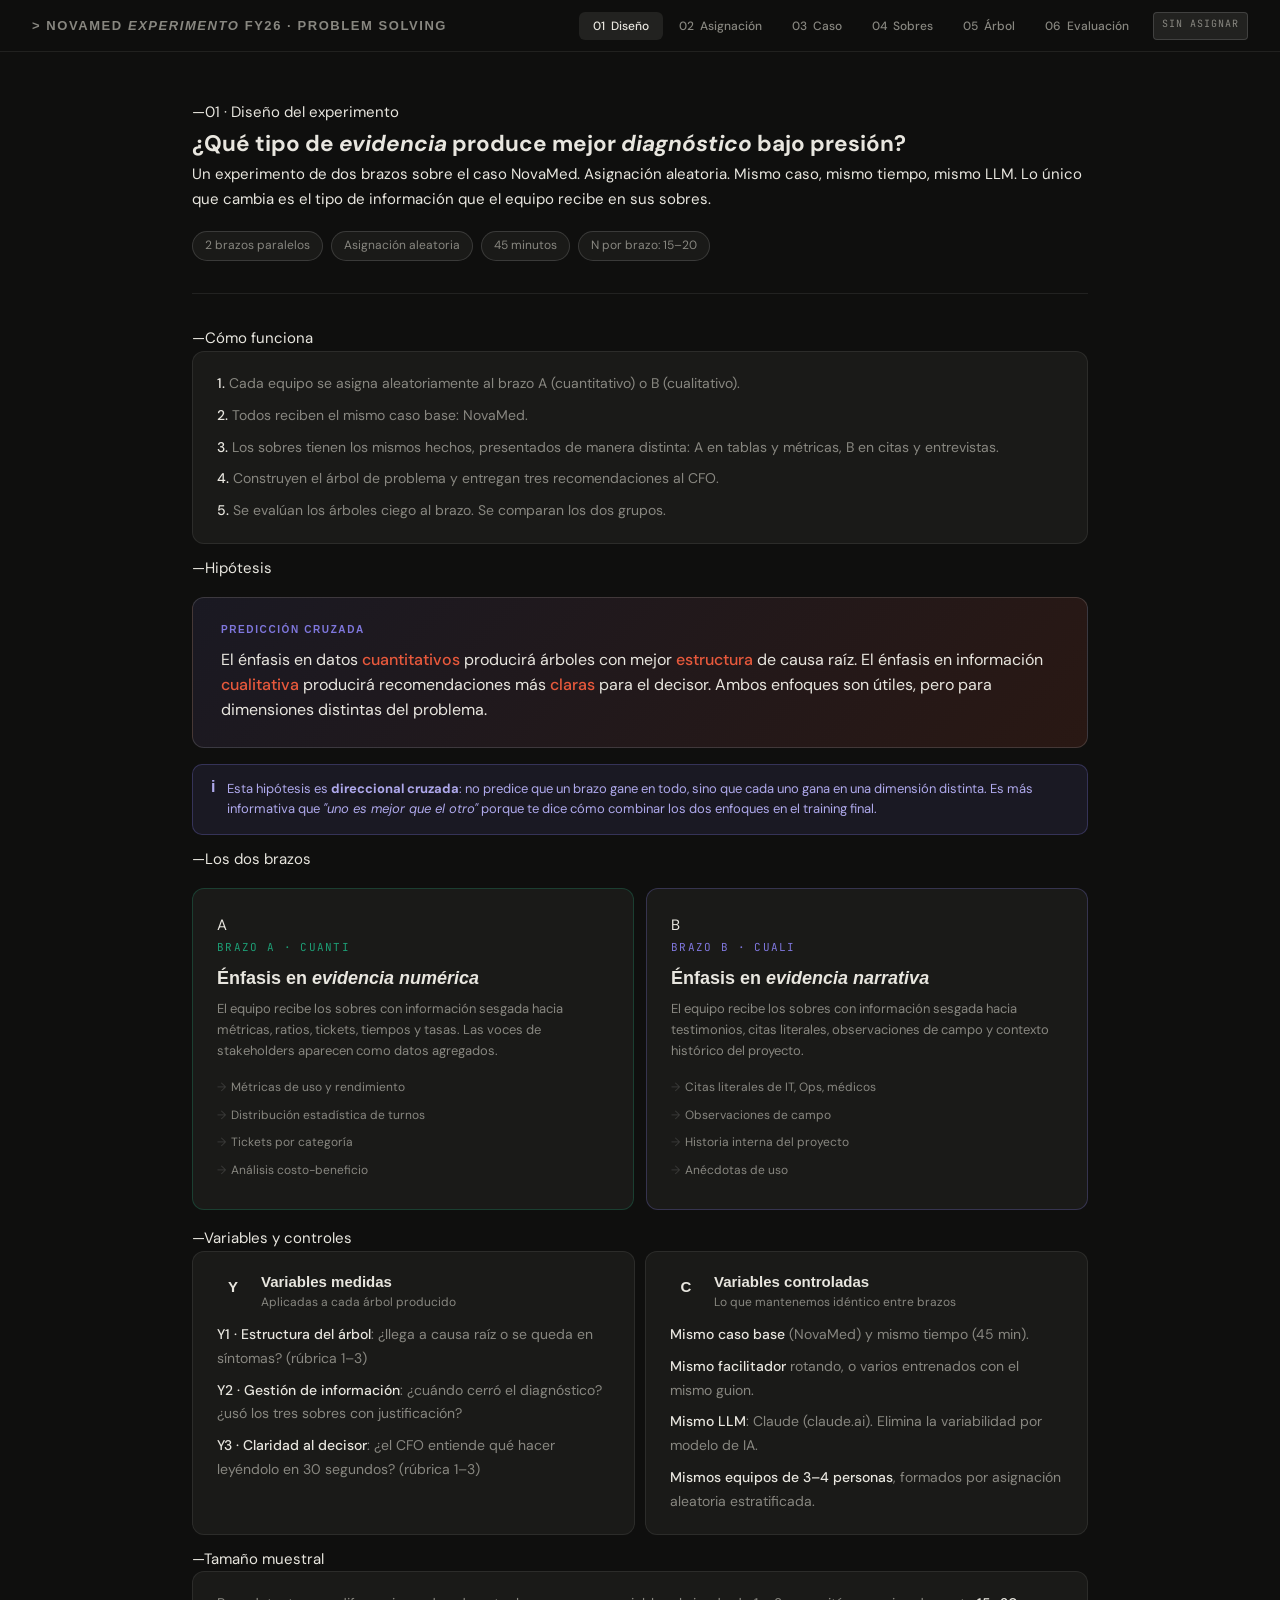
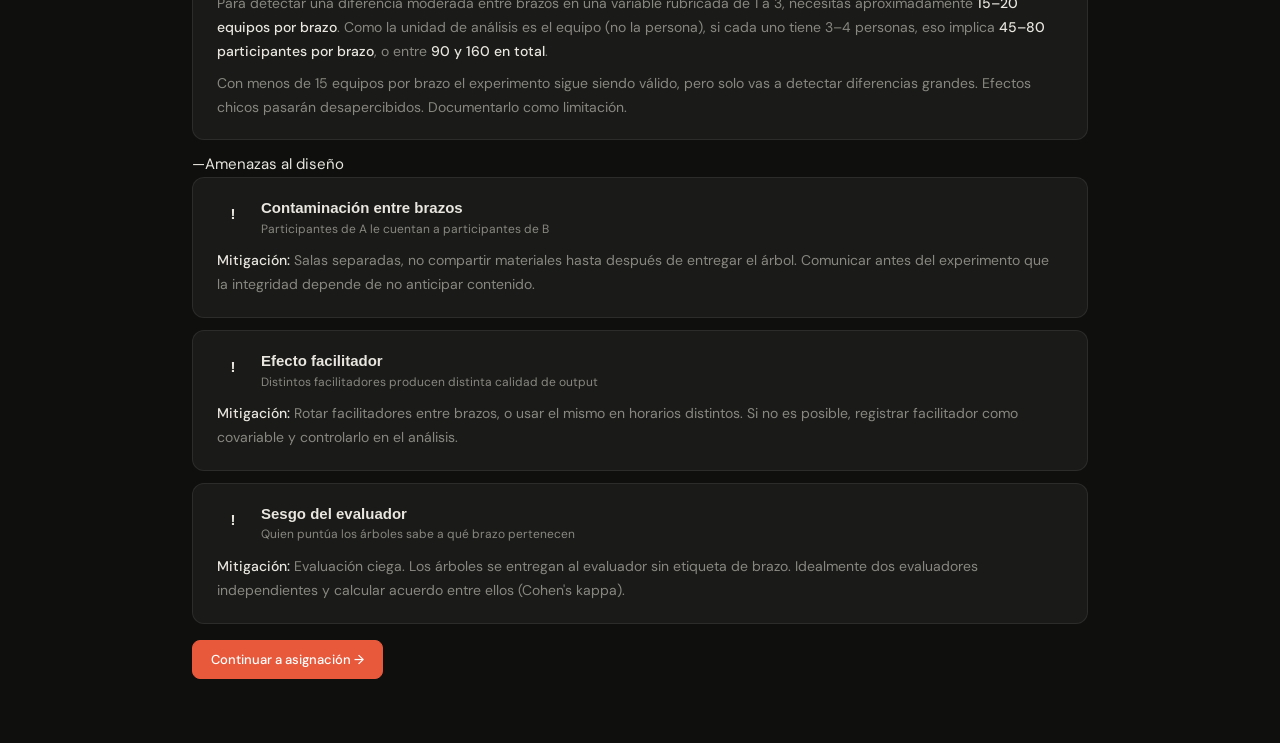
==== commit 4d9246fe: "Add files via upload" ====
--- a/index (1).html
+++ b/index (1).html
@@ -3,84 +3,104 @@
 <head>
 <meta charset="UTF-8">
 <meta name="viewport" content="width=device-width, initial-scale=1.0">
-<title>Experimento NovaMed — Cuanti vs. Cuali</title>
-<link href="https://fonts.googleapis.com/css2?family=Syne:wght@400;500;700;800&family=DM+Sans:ital,wght@0,300;0,400;0,500;1,300&family=JetBrains+Mono:wght@400;500&display=swap" rel="stylesheet">
+<title>NovaMed · Experimento Cuanti vs. Cuali</title>
+<meta name="description" content="Experimento causal de dos brazos sobre el caso NovaMed. Mismo caso, distinta evidencia.">
+<link href="https://fonts.googleapis.com/css2?family=Fraunces:ital,opsz,wght@0,9..144,400;0,9..144,500;0,9..144,600;1,9..144,400;1,9..144,500&family=DM+Sans:ital,wght@0,400;0,500;0,600;1,400&family=JetBrains+Mono:wght@400;500&display=swap" rel="stylesheet">
 <link rel="stylesheet" href="styles.css">
 </head>
 <body data-brazo="none">
 
 <nav>
-  <div class="nav-logo">EXP / NovaMed <strong>v1</strong></div>
+  <div class="nav-logo">
+    <span class="chev">&gt;</span> NovaMed <em style="font-family:var(--serif); font-style:italic; color:var(--accent);">Experimento</em>
+    <span class="meta">FY26 · Problem Solving</span>
+  </div>
   <div class="nav-tabs">
     <button class="nav-tab active" onclick="showSection('diseno')" id="tab-diseno">
-      <span class="dot" style="background:var(--coral)"></span> Diseño
+      <span class="num">01</span> Diseño
     </button>
     <button class="nav-tab" onclick="showSection('asignacion')" id="tab-asignacion">
-      <span class="dot" style="background:var(--amber)"></span> Asignación
+      <span class="num">02</span> Asignación
     </button>
     <button class="nav-tab" onclick="showSection('caso')" id="tab-caso">
-      <span class="dot" style="background:var(--purple)"></span> Caso
+      <span class="num">03</span> Caso
     </button>
     <button class="nav-tab" onclick="showSection('sobres')" id="tab-sobres">
-      <span class="dot" style="background:var(--purple)"></span> Sobres
+      <span class="num">04</span> Sobres
     </button>
     <button class="nav-tab" onclick="showSection('arbol')" id="tab-arbol">
-      <span class="dot" style="background:var(--teal)"></span> Árbol
+      <span class="num">05</span> Árbol
     </button>
     <button class="nav-tab" onclick="showSection('evaluacion')" id="tab-evaluacion">
-      <span class="dot" style="background:var(--teal)"></span> Evaluación
+      <span class="num">06</span> Evaluación
     </button>
     <span class="brazo-badge none" id="brazo-badge">SIN ASIGNAR</span>
   </div>
 </nav>
 
-<!-- ================== SECCIÓN 1: DISEÑO DEL EXPERIMENTO ================== -->
+<!-- ============================================================
+     SECCIÓN 01 — DISEÑO
+     ============================================================ -->
 <section id="diseno" class="active">
+  <span class="editorial-marker accent"><span class="dash">—</span>01 · Diseño del experimento</span>
+
   <div class="hero">
-    <div class="case-label">Experimento causal</div>
-    <div class="case-title">¿Qué tipo de evidencia produce mejor diagnóstico bajo presión?</div>
-    <div class="case-subtitle">Un experimento de dos brazos sobre el caso NovaMed. Asignación aleatoria. Mismo caso, mismo tiempo, mismo LLM. Lo único que cambia es el tipo de información que el equipo recibe en sus sobres.</div>
+    <h1 class="display">¿Qué tipo de <em>evidencia</em> produce mejor <em>diagnóstico</em> bajo presión?</h1>
+    <p class="lead">Un experimento de dos brazos sobre el caso NovaMed. Asignación aleatoria. Mismo caso, mismo tiempo, mismo LLM. Lo único que cambia es el tipo de información que el equipo recibe en sus sobres.</p>
     <div class="meta-row">
-      <span class="meta-chip">Diseño: 2 brazos paralelos</span>
-      <span class="meta-chip">Asignación: aleatoria estratificada</span>
-      <span class="meta-chip">Duración: 45 min</span>
-      <span class="meta-chip">N por brazo: 15–20 equipos</span>
-    </div>
-  </div>
-
-  <div class="section-label">Hipótesis</div>
+      <span class="meta-chip">2 brazos paralelos</span>
+      <span class="meta-chip">Asignación aleatoria</span>
+      <span class="meta-chip">45 minutos</span>
+      <span class="meta-chip">N por brazo: 15–20</span>
+    </div>
+  </div>
+
+  <span class="editorial-marker"><span class="dash">—</span>Cómo funciona</span>
+
+  <div class="card ghost">
+    <div class="card-body">
+      <p><strong>1.</strong> Cada equipo se asigna aleatoriamente al brazo A (cuantitativo) o B (cualitativo).</p>
+      <p><strong>2.</strong> Todos reciben el mismo caso base: NovaMed.</p>
+      <p><strong>3.</strong> Los sobres tienen los mismos hechos, presentados de manera distinta: A en tablas y métricas, B en citas y entrevistas.</p>
+      <p><strong>4.</strong> Construyen el árbol de problema y entregan tres recomendaciones al CFO.</p>
+      <p><strong>5.</strong> Se evalúan los árboles ciego al brazo. Se comparan los dos grupos.</p>
+    </div>
+  </div>
+
+  <span class="editorial-marker"><span class="dash">—</span>Hipótesis</span>
 
   <div class="hypothesis">
-    <div class="hypothesis-label">Predicción específica testeable</div>
+    <div class="hypothesis-label">Predicción cruzada</div>
     <div class="hypothesis-text">
-      El énfasis en <em>datos cuantitativos</em> producirá árboles con mejor estructura de causa raíz vs. síntoma. El énfasis en <em>información cualitativa</em> producirá recomendaciones más claras y accionables para el decisor. Ambos enfoques son útiles, pero para dimensiones distintas del problema.
+      El énfasis en datos <em>cuantitativos</em> producirá árboles con mejor <em>estructura</em> de causa raíz. El énfasis en información <em>cualitativa</em> producirá recomendaciones más <em>claras</em> para el decisor. Ambos enfoques son útiles, pero para dimensiones distintas del problema.
     </div>
   </div>
 
   <div class="banner info">
     <span class="banner-icon">i</span>
-    <div>Esta hipótesis es <strong>direccional cruzada</strong>: no predice que un brazo gane en todo, sino que cada uno gana en una dimensión distinta. Es más informativa que "uno es mejor que el otro" porque te dice cómo combinar los dos enfoques en el training final.</div>
-  </div>
-
-  <hr class="divider">
-  <div class="section-label">Los dos brazos</div>
+    <div>Esta hipótesis es <strong>direccional cruzada</strong>: no predice que un brazo gane en todo, sino que cada uno gana en una dimensión distinta. Es más informativa que <em>"uno es mejor que el otro"</em> porque te dice cómo combinar los dos enfoques en el training final.</div>
+  </div>
+
+  <span class="editorial-marker"><span class="dash">—</span>Los dos brazos</span>
 
   <div class="arm-comparison">
     <div class="arm-card A">
-      <div class="arm-label">Brazo A — Cuanti</div>
-      <div class="arm-name">Énfasis en evidencia numérica</div>
-      <div class="arm-desc">El equipo recibe los sobres con información sesgada hacia métricas, ratios, tickets, tiempos y tasas. Las voces de stakeholders aparecen en forma de datos agregados.</div>
+      <span class="arm-letter">A</span>
+      <div class="arm-label">Brazo A · Cuanti</div>
+      <div class="arm-name">Énfasis en <em style="font-style:italic; color:var(--brazo-A);">evidencia numérica</em></div>
+      <div class="arm-desc">El equipo recibe los sobres con información sesgada hacia métricas, ratios, tickets, tiempos y tasas. Las voces de stakeholders aparecen como datos agregados.</div>
       <ul class="arm-list">
         <li>Métricas de uso y rendimiento</li>
-        <li>Distribución de tipos de turno</li>
-        <li>Estadísticas de tickets</li>
+        <li>Distribución estadística de turnos</li>
+        <li>Tickets por categoría</li>
         <li>Análisis costo-beneficio</li>
       </ul>
     </div>
     <div class="arm-card B">
-      <div class="arm-label">Brazo B — Cuali</div>
-      <div class="arm-name">Énfasis en evidencia narrativa</div>
-      <div class="arm-desc">El equipo recibe los sobres con información sesgada hacia testimonios, observaciones de campo, citas de stakeholders y contexto histórico del proyecto.</div>
+      <span class="arm-letter">B</span>
+      <div class="arm-label">Brazo B · Cuali</div>
+      <div class="arm-name">Énfasis en <em style="font-style:italic; color:var(--brazo-B);">evidencia narrativa</em></div>
+      <div class="arm-desc">El equipo recibe los sobres con información sesgada hacia testimonios, citas literales, observaciones de campo y contexto histórico del proyecto.</div>
       <ul class="arm-list">
         <li>Citas literales de IT, Ops, médicos</li>
         <li>Observaciones de campo</li>
@@ -90,25 +110,24 @@
     </div>
   </div>
 
-  <hr class="divider">
-  <div class="section-label">Variables y controles</div>
+  <span class="editorial-marker"><span class="dash">—</span>Variables y controles</span>
 
   <div class="grid2">
-    <div class="card teal">
+    <div class="card">
       <div class="card-header">
-        <div class="card-icon">V</div>
+        <div class="card-icon">Y</div>
         <div>
-          <div class="card-title">Variables medidas (outcomes)</div>
+          <div class="card-title">Variables medidas</div>
           <div class="card-sub">Aplicadas a cada árbol producido</div>
         </div>
       </div>
       <div class="card-body">
-        <p><strong>Y1 — Estructura del árbol:</strong> ¿llega a causa raíz o se queda en síntomas? (rúbrica 1–3)</p>
-        <p><strong>Y2 — Gestión de información:</strong> ¿cuándo cerró el diagnóstico? ¿usó los tres sobres? ¿con qué justificación?</p>
-        <p><strong>Y3 — Claridad al decisor:</strong> ¿el CFO entiende qué hacer el viernes leyéndolo en 30 segundos? (rúbrica 1–3)</p>
-      </div>
-    </div>
-    <div class="card amber">
+        <p><strong>Y1 · Estructura del árbol</strong>: ¿llega a causa raíz o se queda en síntomas? (rúbrica 1–3)</p>
+        <p><strong>Y2 · Gestión de información</strong>: ¿cuándo cerró el diagnóstico? ¿usó los tres sobres con justificación?</p>
+        <p><strong>Y3 · Claridad al decisor</strong>: ¿el CFO entiende qué hacer leyéndolo en 30 segundos? (rúbrica 1–3)</p>
+      </div>
+    </div>
+    <div class="card">
       <div class="card-header">
         <div class="card-icon">C</div>
         <div>
@@ -119,26 +138,24 @@
       <div class="card-body">
         <p><strong>Mismo caso base</strong> (NovaMed) y mismo tiempo (45 min).</p>
         <p><strong>Mismo facilitador</strong> rotando, o varios entrenados con el mismo guion.</p>
-        <p><strong>Mismo LLM</strong>: Claude (claude.ai). Esto elimina la variabilidad por modelo de IA.</p>
-        <p><strong>Mismos equipos de 3–4 personas</strong>, formados por asignación aleatoria estratificada (por seniority y área).</p>
-      </div>
-    </div>
-  </div>
-
-  <hr class="divider">
-  <div class="section-label">Tamaño muestral y potencia</div>
+        <p><strong>Mismo LLM</strong>: Claude (claude.ai). Elimina la variabilidad por modelo de IA.</p>
+        <p><strong>Mismos equipos de 3–4 personas</strong>, formados por asignación aleatoria estratificada.</p>
+      </div>
+    </div>
+  </div>
+
+  <span class="editorial-marker"><span class="dash">—</span>Tamaño muestral</span>
+
+  <div class="card ghost">
+    <div class="card-body">
+      <p>Para detectar una diferencia moderada entre brazos en una variable rubricada de 1 a 3, necesitás aproximadamente <strong>15–20 equipos por brazo</strong>. Como la unidad de análisis es el equipo (no la persona), si cada uno tiene 3–4 personas, eso implica <strong>45–80 participantes por brazo</strong>, o entre <strong>90 y 160 en total</strong>.</p>
+      <p>Con menos de 15 equipos por brazo el experimento sigue siendo válido, pero solo vas a detectar diferencias grandes. Efectos chicos pasarán desapercibidos. Documentarlo como limitación.</p>
+    </div>
+  </div>
+
+  <span class="editorial-marker"><span class="dash">—</span>Amenazas al diseño</span>
 
   <div class="card">
-    <div class="card-body">
-      <p>Para detectar una diferencia moderada entre brazos en una variable rubricada de 1 a 3, necesitás aproximadamente <strong>15–20 equipos por brazo</strong>. Como la unidad de análisis es el equipo (no la persona), si cada equipo tiene 3–4 personas, eso implica <strong>45–80 participantes por brazo</strong>, o <strong>90–160 en total</strong>.</p>
-      <p>Con menos de 15 equipos por brazo el experimento sigue siendo válido, pero solo vas a detectar diferencias grandes (efectos chicos pasarán desapercibidos). Documentarlo como limitación.</p>
-    </div>
-  </div>
-
-  <hr class="divider">
-  <div class="section-label">Amenazas al diseño y mitigaciones</div>
-
-  <div class="card coral">
     <div class="card-header">
       <div class="card-icon">!</div>
       <div>
@@ -151,12 +168,12 @@
     </div>
   </div>
 
-  <div class="card coral">
+  <div class="card">
     <div class="card-header">
       <div class="card-icon">!</div>
       <div>
         <div class="card-title">Efecto facilitador</div>
-        <div class="card-sub">Distintos facilitadores → distinta calidad de output</div>
+        <div class="card-sub">Distintos facilitadores producen distinta calidad de output</div>
       </div>
     </div>
     <div class="card-body">
@@ -164,7 +181,7 @@
     </div>
   </div>
 
-  <div class="card coral">
+  <div class="card">
     <div class="card-header">
       <div class="card-icon">!</div>
       <div>
@@ -178,71 +195,74 @@
   </div>
 
   <div class="btn-row">
-    <button class="btn primary" onclick="showSection('asignacion')">Ir a asignación →</button>
+    <button class="btn primary" onclick="showSection('asignacion')">Continuar a asignación →</button>
   </div>
 </section>
 
-
-<!-- ================== SECCIÓN 2: ASIGNACIÓN ================== -->
+<!-- ============================================================
+     SECCIÓN 02 — ASIGNACIÓN
+     ============================================================ -->
 <section id="asignacion">
+  <span class="editorial-marker accent"><span class="dash">—</span>02 · Asignación al brazo</span>
+
   <div class="hero">
-    <div class="case-label">Randomización</div>
-    <div class="case-title">Asignación al brazo</div>
-    <div class="case-subtitle">Cada equipo recibe un brazo asignado al azar. La asignación condiciona qué sobres ve y qué materiales recibe. Una vez asignado, no se cambia.</div>
+    <h2 class="display">El azar <em>decide</em> qué evidencia recibís.</h2>
+    <p class="lead">Cada equipo se asigna aleatoriamente al brazo cuantitativo o cualitativo. Una vez asignado, no se cambia hasta el final del experimento.</p>
   </div>
 
   <div class="assignment-box">
-    <div class="card-sub" style="margin-bottom:6px;">Tu asignación actual</div>
+    <div class="editorial-marker" style="margin-bottom:8px;">tu asignación actual</div>
     <div class="assignment-result" id="assign-display">—</div>
     <div class="assignment-detail" id="assign-detail">Hacé click en el botón para que el sistema te asigne aleatoriamente al brazo cuantitativo (A) o cualitativo (B). La asignación se guarda en tu navegador.</div>
-    <div class="btn-row" style="justify-content:center;">
-      <button class="btn primary" onclick="randomAssign()">Asignarme aleatoriamente</button>
-      <button class="btn ghost" onclick="setBrazo('facilitador')">Soy facilitador (ver todo)</button>
-      <button class="btn ghost" onclick="resetBrazo()">Reset</button>
-    </div>
-  </div>
-
-  <hr class="divider">
-  <div class="section-label">Para una corrida real del experimento</div>
-
-  <div class="card">
+    <div class="btn-row" style="justify-content:center; margin-top: 1.75rem;">
+      <button class="btn primary" onclick="randomAssign()">Asignarme aleatoriamente →</button>
+      <button class="btn ghost" onclick="setBrazo('facilitador')">Soy facilitador</button>
+      <button class="btn ghost tiny" onclick="resetBrazo()">Reset</button>
+    </div>
+  </div>
+
+  <span class="editorial-marker"><span class="dash">—</span>Para una corrida real del experimento</span>
+
+  <div class="card ghost">
     <div class="card-body">
       <p>En una corrida real, la asignación no se hace acá. Antes de la sesión:</p>
-      <p><strong>1.</strong> Listá a todos los participantes con su seniority (junior/semi-senior/senior) y área (negocio/tech/operaciones).</p>
+      <p><strong>1.</strong> Listá a todos los participantes con su <em>seniority</em> (junior / semi-senior / senior) y <em>área</em> (negocio / tech / operaciones).</p>
       <p><strong>2.</strong> Dentro de cada estrato (combinación de seniority y área), asignalos aleatoriamente mitad a A, mitad a B. Esto garantiza balance demográfico entre brazos.</p>
-      <p><strong>3.</strong> Formá equipos de 3–4 personas dentro del mismo brazo. Cada equipo es la unidad de análisis. No mezcles brazos en un mismo equipo.</p>
+      <p><strong>3.</strong> Formá equipos de 3–4 personas <strong>dentro del mismo brazo</strong>. Cada equipo es la unidad de análisis. No mezcles brazos en un mismo equipo.</p>
       <p><strong>4.</strong> En el día del experimento, comunicale a cada equipo su brazo y el link de esta página configurado para mostrar solo su contenido.</p>
     </div>
   </div>
 
   <div class="banner warn">
     <span class="banner-icon">!</span>
-    <div>El botón "Asignarme aleatoriamente" de esta página es para que un equipo solo entre a la herramienta. La asignación real, controlada y estratificada, la hace el facilitador antes de la sesión y debe estar documentada en una tabla de asignaciones para el análisis posterior.</div>
+    <div>El botón <em>"Asignarme aleatoriamente"</em> de esta página es para que un equipo solo entre rápido a la herramienta. La asignación real, controlada y estratificada, la hace el facilitador antes de la sesión y debe estar documentada en una tabla de asignaciones para el análisis posterior.</div>
   </div>
 </section>
 
-
-<!-- ================== SECCIÓN 3: CASO ================== -->
+<!-- ============================================================
+     SECCIÓN 03 — CASO BASE
+     ============================================================ -->
 <section id="caso">
+  <span class="editorial-marker accent"><span class="dash">—</span>03 · El caso base</span>
+
   <div class="hero">
-    <div class="case-label">Caso base — idéntico para ambos brazos</div>
-    <div class="case-title">NovaMed:<br>el sistema que "funciona bien"</div>
-    <div class="case-subtitle">Una clínica lanzó un sistema de turnos online hace 3 meses. IT dice que anda perfecto. Operaciones dice que es un caos. El CFO necesita una respuesta la semana que viene.</div>
+    <h2 class="display">NovaMed:<br>el sistema que <em>"funciona bien"</em>.</h2>
+    <p class="lead">Una clínica lanzó un sistema de turnos online hace 3 meses. IT dice que anda perfecto. Operaciones dice que es un caos. El CFO necesita una respuesta la semana que viene.</p>
     <div class="meta-row">
       <span class="meta-chip">Sector: salud</span>
-      <span class="meta-chip">Duración: 45 min</span>
-      <span class="meta-chip">Equipos de 3–4 personas</span>
-      <span class="meta-chip">Entregable: árbol de problema 1 pág.</span>
-    </div>
-  </div>
-
-  <div class="section-label">La situación</div>
-
-  <div class="card coral">
+      <span class="meta-chip">45 minutos</span>
+      <span class="meta-chip">Equipos de 3–4</span>
+      <span class="meta-chip">Entregable: árbol de problema</span>
+    </div>
+  </div>
+
+  <span class="editorial-marker"><span class="dash">—</span>La situación</span>
+
+  <div class="card accent">
     <div class="card-header">
       <div class="card-icon">!</div>
       <div>
-        <div class="card-title">El problema que nadie puede definir</div>
+        <div class="card-title">El problema que <em style="font-style:italic;">nadie</em> puede definir</div>
         <div class="card-sub">Lo que se sabe al inicio del caso</div>
       </div>
     </div>
@@ -253,113 +273,111 @@
     </div>
   </div>
 
-  <hr class="divider">
-  <div class="section-label">Los actores</div>
+  <span class="editorial-marker"><span class="dash">—</span>Los actores</span>
 
   <div class="grid2">
     <div class="card">
       <div class="card-header">
-        <div class="card-icon" style="background:rgba(29,158,117,0.12);color:var(--teal)">G</div>
+        <div class="card-icon">G</div>
         <div>
-          <div class="card-title">Gerente de IT</div>
-          <div class="card-sub">Martín Sosa — 8 años en la empresa</div>
+          <div class="card-title">Martín Sosa</div>
+          <div class="card-sub">Gerente de IT · 8 años en la empresa</div>
         </div>
       </div>
       <div class="card-body">
-        <p>Lideró la implementación. Dice que el sistema "está funcionando según lo esperado" y que los tickets de soporte son mínimos.</p>
+        <p>Lideró la implementación. Dice que el sistema <em>"está funcionando según lo esperado"</em> y que los tickets de soporte son mínimos.</p>
       </div>
       <div class="tags">
-        <span class="tag green">Satisfecho</span>
-        <span class="tag">Adoptó TurnoFácil</span>
+        <span class="tag">satisfecho</span>
+        <span class="tag">adoptó turnofácil</span>
       </div>
     </div>
     <div class="card">
       <div class="card-header">
-        <div class="card-icon" style="background:rgba(232,89,60,0.12);color:var(--coral)">D</div>
+        <div class="card-icon">D</div>
         <div>
-          <div class="card-title">Directora de Operaciones</div>
-          <div class="card-sub">Carla Vega — 3 años en la empresa</div>
+          <div class="card-title">Carla Vega</div>
+          <div class="card-sub">Directora de Operaciones · 3 años</div>
         </div>
       </div>
       <div class="card-body">
-        <p>Dice que desde el lanzamiento el equipo clínico está "apagando incendios todo el día". Sus médicos están usando WhatsApp para coordinar turnos.</p>
+        <p>Dice que desde el lanzamiento el equipo clínico está <em>"apagando incendios todo el día"</em>. Sus médicos están usando WhatsApp para coordinar turnos.</p>
       </div>
       <div class="tags">
-        <span class="tag red">Disconforme</span>
-        <span class="tag">Workaround informal</span>
+        <span class="tag alert">disconforme</span>
+        <span class="tag">workaround informal</span>
       </div>
     </div>
     <div class="card">
       <div class="card-header">
-        <div class="card-icon" style="background:rgba(239,159,39,0.12);color:var(--amber)">$</div>
+        <div class="card-icon">$</div>
         <div>
-          <div class="card-title">CFO</div>
-          <div class="card-sub">Roberto Hein — recién llegado</div>
+          <div class="card-title">Roberto Hein</div>
+          <div class="card-sub">CFO · recién llegado</div>
         </div>
       </div>
       <div class="card-body">
         <p>Lleva 2 meses en la empresa. No conoce el historial del proyecto. Solo sabe que hay presión presupuestaria y una decisión que tomar.</p>
       </div>
       <div class="tags">
-        <span class="tag yellow">Presión de tiempo</span>
-        <span class="tag">Sin contexto previo</span>
+        <span class="tag warn">presión de tiempo</span>
+        <span class="tag">sin contexto previo</span>
       </div>
     </div>
     <div class="card">
       <div class="card-header">
-        <div class="card-icon" style="background:rgba(127,119,221,0.12);color:var(--purple)">P</div>
+        <div class="card-icon">P</div>
         <div>
           <div class="card-title">Proveedor TurnoFácil</div>
           <div class="card-sub">Empresa de software SaaS</div>
         </div>
       </div>
       <div class="card-body">
-        <p>Ofrece renovar el contrato y, si se firma, incluye un módulo adicional de "gestión de urgencias" por $40.000 extra.</p>
+        <p>Ofrece renovar el contrato y, si se firma, incluye un módulo adicional de <em>"gestión de urgencias"</em> por $40.000 extra.</p>
       </div>
       <div class="tags">
-        <span class="tag yellow">Oferta activa</span>
-        <span class="tag">Módulo adicional disponible</span>
-      </div>
-    </div>
-  </div>
-
-  <hr class="divider">
-  <div class="section-label">Cronología del proyecto</div>
+        <span class="tag warn">oferta activa</span>
+        <span class="tag">módulo adicional disponible</span>
+      </div>
+    </div>
+  </div>
+
+  <span class="editorial-marker"><span class="dash">—</span>Cronología del proyecto</span>
 
   <div class="card">
     <div class="timeline">
       <div class="tl-item">
         <div class="tl-left"><div class="tl-dot active"></div><div class="tl-line"></div></div>
         <div class="tl-content">
-          <div class="tl-title">Mes –6: Decisión de compra</div>
+          <div class="tl-title">Mes –6 · Decisión de compra</div>
           <div class="tl-body">IT evaluó 3 proveedores. TurnoFácil ganó por precio e integración con el HIS existente. No hubo participación formal de Operaciones en la evaluación.</div>
         </div>
       </div>
       <div class="tl-item">
         <div class="tl-left"><div class="tl-dot"></div><div class="tl-line"></div></div>
         <div class="tl-content">
-          <div class="tl-title">Mes –2: Implementación técnica</div>
-          <div class="tl-body">El sistema se configuró sobre los tipos de turno del sistema viejo. El módulo de urgencias del proveedor no fue activado porque "no estaba en el alcance original".</div>
+          <div class="tl-title">Mes –2 · Implementación técnica</div>
+          <div class="tl-body">El sistema se configuró sobre los tipos de turno del sistema viejo. El módulo de urgencias del proveedor no fue activado porque <em>"no estaba en el alcance original"</em>.</div>
         </div>
       </div>
       <div class="tl-item">
         <div class="tl-left"><div class="tl-dot"></div><div class="tl-line"></div></div>
         <div class="tl-content">
-          <div class="tl-title">Mes 0: Lanzamiento</div>
+          <div class="tl-title">Mes 0 · Lanzamiento</div>
           <div class="tl-body">Capacitación de 2 horas al personal administrativo. El equipo clínico (médicos y enfermeros) no recibió capacitación formal.</div>
         </div>
       </div>
       <div class="tl-item">
         <div class="tl-left"><div class="tl-dot"></div><div class="tl-line"></div></div>
         <div class="tl-content">
-          <div class="tl-title">Mes +1: Primeras fricciones</div>
-          <div class="tl-body">Los médicos reportan que "no sirve para urgencias". Carla Vega lo escala. IT responde: "el sistema funciona, es un problema de adopción".</div>
+          <div class="tl-title">Mes +1 · Primeras fricciones</div>
+          <div class="tl-body">Los médicos reportan que <em>"no sirve para urgencias"</em>. Carla Vega lo escala. IT responde: <em>"el sistema funciona, es un problema de adopción"</em>.</div>
         </div>
       </div>
       <div class="tl-item">
         <div class="tl-left"><div class="tl-dot active"></div></div>
         <div class="tl-content">
-          <div class="tl-title">Mes +3: Hoy — el caso</div>
+          <div class="tl-title">Mes +3 · Hoy — el caso</div>
           <div class="tl-body">El CFO nuevo pide un diagnóstico antes del viernes. Nadie tiene una versión común del problema. Tu equipo entra.</div>
         </div>
       </div>
@@ -373,173 +391,177 @@
 </section>
 
 
-<!-- ================== SECCIÓN 4: SOBRES (POR BRAZO) ================== -->
+<!-- ============================================================
+     SECCIÓN 04 — SOBRES (por brazo)
+     ============================================================ -->
 <section id="sobres">
+  <span class="editorial-marker accent"><span class="dash">—</span>04 · Los tres sobres</span>
+
   <div class="hero">
-    <div class="case-label">Material del caso — según tu brazo</div>
-    <div class="case-title">Los tres sobres</div>
-    <div class="case-subtitle">La información se entrega en capas. El Sobre 1 es el punto de partida. El Sobre 2 lo decide el equipo. El Sobre 3 tiene un costo de 2 minutos. Los hechos son los mismos en ambos brazos: lo que cambia es el formato de evidencia.</div>
+    <h2 class="display">La información se entrega <em>por capas</em>.</h2>
+    <p class="lead">El Sobre 1 es el punto de partida. El Sobre 2 lo decide el equipo. El Sobre 3 tiene un costo de 2 minutos. Los hechos son los mismos en ambos brazos: lo que cambia es el <em>formato</em> de la evidencia.</p>
   </div>
 
   <div class="banner warn" id="no-brazo-banner" style="display:none;">
     <span class="banner-icon">!</span>
-    <div>No tenés asignado un brazo todavía. Andá a <a href="#" onclick="showSection('asignacion');return false;" style="color:var(--coral);">Asignación</a> para que el sistema te asigne, o seleccioná "Soy facilitador" para ver ambos brazos.</div>
-  </div>
-
-  <!-- ============ BRAZO A — CUANTI ============ -->
+    <div>No tenés asignado un brazo todavía. Andá a <a href="#" onclick="showSection('asignacion');return false;">Asignación</a> para que el sistema te asigne, o seleccioná <em>"Soy facilitador"</em> para ver ambos brazos.</div>
+  </div>
+
+  <!-- ====================== BRAZO A — CUANTI ====================== -->
   <div class="brazo-only-A">
-    <div class="banner info">
+    <div class="banner accent">
       <span class="banner-icon">A</span>
-      <div><strong>Brazo A — Cuantitativo.</strong> Vas a recibir evidencia principalmente numérica: tablas, ratios, métricas de uso, distribuciones, costos.</div>
+      <div><strong>Brazo A · Cuantitativo.</strong> Vas a recibir evidencia principalmente <em>numérica</em>: tablas, ratios, métricas de uso, distribuciones, costos.</div>
     </div>
 
     <div class="sobre s1">
-      <div class="sobre-label">Sobre 1A — se entrega al inicio</div>
-      <div class="card-title" style="margin-bottom:12px;">Datos operacionales y de uso</div>
-      <div class="card-body" style="margin-bottom:14px;">
-        <p>Reporte automático del sistema y métricas del call center, 90 días post-lanzamiento.</p>
-      </div>
-
-      <div class="section-label" style="margin-top:8px;">Métricas técnicas del sistema (fuente: IT)</div>
+      <div class="sobre-label">Sobre 1A · se entrega al inicio</div>
+      <div class="sobre-title">Datos operacionales y de <em>uso</em></div>
+      <p class="card-sub" style="margin-bottom:18px;">Reporte automático del sistema y métricas del call center, 90 días post-lanzamiento.</p>
+
+      <span class="editorial-marker"><span class="dash">—</span>Métricas técnicas del sistema (fuente: IT)</span>
       <table class="data-table">
         <tr><th>Métrica</th><th class="num">Pre-TurnoFácil</th><th class="num">Post (90d)</th><th class="num">Δ</th></tr>
-        <tr><td>Uptime</td><td class="num">—</td><td class="num">99.2%</td><td class="num" style="color:var(--teal)">OK</td></tr>
-        <tr><td>Tickets de soporte / mes</td><td class="num">142</td><td class="num">99</td><td class="num" style="color:var(--teal)">–30%</td></tr>
+        <tr><td>Uptime</td><td class="num">—</td><td class="num">99.2%</td><td class="num" style="color:var(--brazo-A)">OK</td></tr>
+        <tr><td>Tickets de soporte / mes</td><td class="num">142</td><td class="num">99</td><td class="num" style="color:var(--brazo-A)">–30%</td></tr>
         <tr><td>Tiempo medio de carga (s)</td><td class="num">—</td><td class="num">1.8</td><td class="num">—</td></tr>
-        <tr><td>Incidentes críticos / mes</td><td class="num">—</td><td class="num">0</td><td class="num" style="color:var(--teal)">OK</td></tr>
+        <tr><td>Incidentes críticos / mes</td><td class="num">—</td><td class="num">0</td><td class="num" style="color:var(--brazo-A)">OK</td></tr>
       </table>
 
-      <div class="section-label" style="margin-top:14px;">Métricas operacionales (fuente: Ops)</div>
+      <span class="editorial-marker" style="margin-top:24px;"><span class="dash">—</span>Métricas operacionales (fuente: Ops)</span>
       <table class="data-table">
         <tr><th>Métrica</th><th class="num">Pre</th><th class="num">Post (90d)</th><th class="num">Δ</th></tr>
         <tr><td>Llamadas al call center / día</td><td class="num">412</td><td class="num">386</td><td class="num">–6%</td></tr>
-        <tr><td>Turnos coordinados por WhatsApp</td><td class="num">0</td><td class="num">~120/día</td><td class="num" style="color:var(--coral)">+∞</td></tr>
-        <tr><td>Satisfacción de pacientes (NPS)</td><td class="num">—</td><td class="num">67%</td><td class="num">Sin benchmark</td></tr>
-        <tr><td>% turnos completados vía sistema</td><td class="num">—</td><td class="num">~40–80%</td><td class="num" style="color:var(--coral)">Inconsistente</td></tr>
+        <tr><td>Turnos coordinados por WhatsApp</td><td class="num">0</td><td class="num">~120/día</td><td class="num" style="color:var(--accent)">+∞</td></tr>
+        <tr><td>Satisfacción de pacientes (NPS)</td><td class="num">—</td><td class="num">67%</td><td class="num">sin benchmark</td></tr>
+        <tr><td>% turnos completados vía sistema</td><td class="num">—</td><td class="num">40–80%</td><td class="num" style="color:var(--accent)">inconsistente</td></tr>
       </table>
 
-      <div class="banner warn" style="margin-top:14px;">
+      <div class="banner warn" style="margin-top:18px;">
         <span class="banner-icon">!</span>
         <div>El % de turnos completados por sistema tiene una banda muy amplia: <strong>IT reporta 80%, Ops reporta 40%</strong>. La diferencia no es ruido — están contando cosas distintas.</div>
       </div>
 
-      <div class="facilitator-note" style="margin-top:14px;">
-        <strong>Nota para el facilitador:</strong> Dar 3 minutos para que el equipo lea la tabla, marque inconsistencias y formule una hipótesis cuantitativa del problema central. No responder preguntas todavía.
+      <div class="facilitator-note">
+        <strong>Para el facilitador:</strong> Dar 3 minutos para que el equipo lea la tabla, marque inconsistencias y formule una hipótesis cuantitativa del problema central. No responder preguntas todavía.
       </div>
     </div>
 
     <div class="sobre s2">
-      <div class="sobre-label">Sobre 2A — el equipo decide cuándo abrirlo</div>
-      <div class="card-title" style="margin-bottom:12px;">Distribución de turnos y métricas de adopción</div>
-      <div class="card-body" style="margin-bottom:14px;">
-        <p>Análisis detallado de los 90 días post-lanzamiento. Generado por Ops a pedido del CFO.</p>
-      </div>
-
-      <div class="section-label" style="margin-top:8px;">Distribución de tipos de turno (n = 27.840 turnos, 90 días)</div>
+      <div class="sobre-label">Sobre 2A · el equipo decide cuándo abrirlo</div>
+      <div class="sobre-title">Distribución de turnos y <em>adopción</em></div>
+      <p class="card-sub" style="margin-bottom:18px;">Análisis detallado de los 90 días post-lanzamiento. Generado por Ops a pedido del CFO.</p>
+
+      <span class="editorial-marker"><span class="dash">—</span>Distribución de tipos de turno (n = 27.840 turnos, 90 días)</span>
       <table class="data-table">
-        <tr><th>Tipo de turno</th><th class="num">% del total</th><th class="num">% gestionado por TurnoFácil</th><th class="num">% por WhatsApp/call</th></tr>
-        <tr><td>Programado (consulta planificada)</td><td class="num">40%</td><td class="num" style="color:var(--teal)">94%</td><td class="num">6%</td></tr>
-        <tr><td>Urgencia / mismo día</td><td class="num"><strong style="color:var(--coral)">60%</strong></td><td class="num" style="color:var(--coral)">8%</td><td class="num" style="color:var(--coral)">92%</td></tr>
+        <tr><th>Tipo de turno</th><th class="num">% del total</th><th class="num">% por TurnoFácil</th><th class="num">% por WhatsApp/call</th></tr>
+        <tr><td>Programado</td><td class="num">40%</td><td class="num" style="color:var(--brazo-A)">94%</td><td class="num">6%</td></tr>
+        <tr><td>Urgencia / mismo día</td><td class="num"><strong style="color:var(--accent)">60%</strong></td><td class="num" style="color:var(--accent)">8%</td><td class="num" style="color:var(--accent)">92%</td></tr>
       </table>
 
-      <div class="section-label" style="margin-top:14px;">Análisis de tickets de IT por categoría</div>
+      <span class="editorial-marker" style="margin-top:24px;"><span class="dash">—</span>Análisis de tickets de IT por categoría</span>
       <table class="data-table">
-        <tr><th>Categoría de ticket</th><th class="num">% del volumen</th></tr>
+        <tr><th>Categoría</th><th class="num">% del volumen</th></tr>
         <tr><td>"Cómo cargo un turno de urgencia" (consulta de uso)</td><td class="num">34%</td></tr>
         <tr><td>"El sistema no me deja hacer X" (limitación funcional)</td><td class="num">28%</td></tr>
         <tr><td>Errores técnicos reales</td><td class="num">12%</td></tr>
         <tr><td>Otros</td><td class="num">26%</td></tr>
       </table>
 
-      <div class="banner warn" style="margin-top:14px;">
+      <div class="banner warn" style="margin-top:18px;">
         <span class="banner-icon">→</span>
-        <div>El 60% de los turnos son urgencias. TurnoFácil resuelve el 94% de los programados, pero solo el 8% de las urgencias. El sistema no falla — está configurado para resolver el problema incorrecto.</div>
-      </div>
-
-      <div class="section-label" style="margin-top:14px;">Costo del módulo de urgencias ofrecido</div>
+        <div>El 60% de los turnos son urgencias. TurnoFácil resuelve el 94% de los programados, pero solo el 8% de las urgencias. <em>El sistema no falla — está configurado para resolver el problema incorrecto.</em></div>
+      </div>
+
+      <span class="editorial-marker" style="margin-top:24px;"><span class="dash">—</span>Costo del módulo de urgencias ofrecido</span>
       <table class="data-table">
         <tr><th>Concepto</th><th class="num">Costo</th></tr>
         <tr><td>Activación del módulo de urgencias (propuesta proveedor)</td><td class="num">USD 40.000 / año</td></tr>
-        <tr><td>Costo estimado de seguir con WhatsApp (riesgo + tiempo)</td><td class="num">USD 75.000 / año*</td></tr>
-        <tr><td>* Estimación basada en horas-médico desperdiciadas y riesgo legal</td><td class="num"></td></tr>
+        <tr><td>Costo estimado de seguir con WhatsApp (riesgo + tiempo)*</td><td class="num">USD 75.000 / año</td></tr>
       </table>
-
-      <div class="facilitator-note" style="margin-top:14px;">
-        <strong>Nota para el facilitador:</strong> Observar cuándo el equipo abre este sobre. Equipos cuanti suelen abrirlo rápido (buscan más datos). El dato del 60% es el más reencuadrante.
+      <p class="card-sub" style="margin-top:6px;">* Estimación basada en horas-médico desperdiciadas y riesgo legal.</p>
+
+      <div class="facilitator-note">
+        <strong>Para el facilitador:</strong> Observar cuándo el equipo abre este sobre. Equipos cuanti suelen abrirlo rápido. El dato del 60% es el más reencuadrante.
       </div>
     </div>
 
     <div class="sobre s3">
-      <div class="sobre-label">Sobre 3A — solo si el equipo lo pide (cuesta 2 min)</div>
-      <div class="card-title" style="margin-bottom:12px;">Análisis del contrato vigente</div>
-      <div class="card-body" style="margin-bottom:14px;">
-        <p>Revisión legal y económica del contrato firmado con TurnoFácil hace 6 meses.</p>
-      </div>
-
-      <div style="background:var(--surface2);border-radius:10px;padding:1.25rem 1.5rem;border:1px solid var(--amber-border);">
-        <div style="font-size:12px;color:var(--amber);font-weight:500;margin-bottom:8px;text-transform:uppercase;letter-spacing:0.1em;">Contenido del sobre 3A</div>
-
-        <table class="data-table" style="margin-top:8px;">
-          <tr><th>Módulo</th><th>Estado en contrato</th><th class="num">Costo en contrato</th><th>Estado actual</th></tr>
-          <tr><td>Turnos programados</td><td>Anexo A</td><td class="num">Incluido</td><td style="color:var(--teal)">Activo</td></tr>
-          <tr><td>Reportes y métricas</td><td>Anexo B</td><td class="num">Incluido</td><td style="color:var(--teal)">Activo</td></tr>
-          <tr><td>Gestión de urgencias</td><td><strong style="color:var(--coral)">Anexo C, pág. 14</strong></td><td class="num"><strong style="color:var(--coral)">Incluido (USD 0)</strong></td><td style="color:var(--coral)">NO activado</td></tr>
-        </table>
-
-        <p style="font-size:13px;color:var(--text);margin-top:12px;line-height:1.6;">El módulo de urgencias <strong>ya está pagado</strong> en el contrato original. Nunca fue activado porque nadie revisó el Anexo C al momento de la implementación. El proveedor está ofreciendo cobrar USD 40.000 por algo que la empresa ya compró.</p>
-      </div>
-
-      <div class="facilitator-note" style="margin-top:14px;">
-        <strong>Nota para el facilitador:</strong> Este dato reencuadra el problema económico. En el brazo cuanti, suelen llegar acá con un cálculo costo-beneficio ya iniciado.
-      </div>
-    </div>
-  </div>
-
-
-  <!-- ============ BRAZO B — CUALI ============ -->
+      <div class="sobre-label">Sobre 3A · solo si el equipo lo pide (cuesta 2 min)</div>
+      <div class="sobre-title">Análisis del <em>contrato</em> vigente</div>
+      <p class="card-sub" style="margin-bottom:18px;">Revisión legal y económica del contrato firmado con TurnoFácil hace 6 meses.</p>
+
+      <table class="data-table">
+        <tr><th>Módulo</th><th>Estado en contrato</th><th class="num">Costo</th><th>Estado actual</th></tr>
+        <tr><td>Turnos programados</td><td>Anexo A</td><td class="num">incluido</td><td style="color:var(--brazo-A)">activo</td></tr>
+        <tr><td>Reportes y métricas</td><td>Anexo B</td><td class="num">incluido</td><td style="color:var(--brazo-A)">activo</td></tr>
+        <tr><td>Gestión de urgencias</td><td><strong style="color:var(--accent)">Anexo C, pág. 14</strong></td><td class="num"><strong style="color:var(--accent)">USD 0</strong></td><td style="color:var(--accent)">no activado</td></tr>
+      </table>
+
+      <div class="banner accent" style="margin-top:18px;">
+        <span class="banner-icon">→</span>
+        <div>El módulo de urgencias <strong>ya está pagado</strong> en el contrato original. Nunca fue activado porque nadie revisó el Anexo C al momento de la implementación. El proveedor está ofreciendo cobrar USD 40.000 <em>por algo que la empresa ya compró</em>.</div>
+      </div>
+
+      <div class="facilitator-note">
+        <strong>Para el facilitador:</strong> Este dato reencuadra el problema económico. En el brazo cuanti, suelen llegar acá con un cálculo costo-beneficio ya iniciado.
+      </div>
+    </div>
+  </div>
+
+
+  <!-- ====================== BRAZO B — CUALI ====================== -->
   <div class="brazo-only-B">
-    <div class="banner info">
+    <div class="banner accent">
       <span class="banner-icon">B</span>
-      <div><strong>Brazo B — Cualitativo.</strong> Vas a recibir evidencia principalmente narrativa: citas literales, observaciones de campo, entrevistas, historias internas del proyecto.</div>
+      <div><strong>Brazo B · Cualitativo.</strong> Vas a recibir evidencia principalmente <em>narrativa</em>: citas literales, observaciones de campo, entrevistas, historias internas del proyecto.</div>
     </div>
 
     <div class="sobre s1">
-      <div class="sobre-label">Sobre 1B — se entrega al inicio</div>
-      <div class="card-title" style="margin-bottom:12px;">Voces enfrentadas</div>
-      <div class="card-body" style="margin-bottom:14px;">
-        <p>Dos entrevistas internas hechas por RRHH la semana pasada, a pedido del CFO. Se transcribieron literalmente.</p>
-      </div>
-
-      <div class="card" style="margin:0 0 10px;">
-        <div class="card-sub" style="margin-bottom:6px;">Entrevista 1 — Martín Sosa, Gerente de IT</div>
-        <div class="quote" style="margin-top:0;">"El sistema está funcionando bien. Tuvimos cero incidentes críticos en tres meses. Los tickets de soporte son mínimos. Si los médicos se quejan, es porque no se acostumbran al cambio — siempre pasa lo mismo. En seis meses se va a normalizar."</div>
+      <div class="sobre-label">Sobre 1B · se entrega al inicio</div>
+      <div class="sobre-title">Voces <em>enfrentadas</em></div>
+      <p class="card-sub" style="margin-bottom:18px;">Dos entrevistas internas hechas por RRHH la semana pasada, a pedido del CFO. Se transcribieron literalmente.</p>
+
+      <div class="card">
+        <div class="card-header" style="margin-bottom:8px;">
+          <div class="card-icon">G</div>
+          <div>
+            <div class="card-title" style="font-size:15px;">Entrevista a Martín Sosa</div>
+            <div class="card-sub">Gerente de IT</div>
+          </div>
+        </div>
+        <div class="quote">"El sistema está funcionando bien. Tuvimos cero incidentes críticos en tres meses. Los tickets de soporte son mínimos. Si los médicos se quejan, es porque no se acostumbran al cambio — siempre pasa lo mismo. En seis meses se va a normalizar."</div>
         <div class="quote">"Yo cumplí con el alcance que me dieron. Si querían urgencias, había que decirlo desde el día uno. Nadie me lo dijo."</div>
-        <div class="tags"><span class="tag green">Tono defensivo</span><span class="tag">Confianza en métricas técnicas</span></div>
-      </div>
-
-      <div class="card" style="margin:0 0 10px;">
-        <div class="card-sub" style="margin-bottom:6px;">Entrevista 2 — Carla Vega, Directora de Operaciones</div>
-        <div class="quote" style="margin-top:0;">"Acá hay un caos diario. Mis médicos me piden todos los días que volvamos al sistema anterior. Están usando WhatsApp porque no tienen otra opción. Esto es insostenible."</div>
+        <div class="tags"><span class="tag">tono defensivo</span><span class="tag">confianza en métricas técnicas</span></div>
+      </div>
+
+      <div class="card">
+        <div class="card-header" style="margin-bottom:8px;">
+          <div class="card-icon">D</div>
+          <div>
+            <div class="card-title" style="font-size:15px;">Entrevista a Carla Vega</div>
+            <div class="card-sub">Directora de Operaciones</div>
+          </div>
+        </div>
+        <div class="quote">"Acá hay un caos diario. Mis médicos me piden todos los días que volvamos al sistema anterior. Están usando WhatsApp porque no tienen otra opción. Esto es insostenible."</div>
         <div class="quote">"Yo no participé de la compra. Si me hubieran preguntado, les habría dicho que la mayoría de nuestros turnos son del mismo día. No turnos programados con dos semanas de anticipación, como en una clínica privada."</div>
-        <div class="tags"><span class="tag red">Tono de queja sostenida</span><span class="tag">Workaround consolidado</span></div>
+        <div class="tags"><span class="tag alert">tono de queja sostenida</span><span class="tag">workaround consolidado</span></div>
       </div>
 
       <div class="banner warn" style="margin-top:14px;">
         <span class="banner-icon">!</span>
-        <div>Las dos personas no se contradicen sobre los hechos — se contradicen sobre <strong>qué cuenta como el problema</strong>. IT mide "sistema funcionando técnicamente". Ops mide "problema operativo resuelto". Las dos versiones pueden ser verdaderas al mismo tiempo.</div>
-      </div>
-
-      <div class="facilitator-note" style="margin-top:14px;">
-        <strong>Nota para el facilitador:</strong> Dar 3 minutos para que el equipo lea las dos entrevistas y mapee dónde está el desacuerdo. No responder preguntas todavía.
+        <div>Las dos personas no se contradicen sobre los hechos — se contradicen sobre <strong>qué cuenta como el problema</strong>. IT mide "sistema funcionando técnicamente". Ops mide "problema operativo resuelto". <em>Las dos versiones pueden ser verdaderas al mismo tiempo.</em></div>
+      </div>
+
+      <div class="facilitator-note">
+        <strong>Para el facilitador:</strong> Dar 3 minutos para que el equipo lea las dos entrevistas y mapee dónde está el desacuerdo. No responder preguntas todavía.
       </div>
     </div>
 
     <div class="sobre s2">
-      <div class="sobre-label">Sobre 2B — el equipo decide cuándo abrirlo</div>
-      <div class="card-title" style="margin-bottom:12px;">Voces del piso clínico</div>
-      <div class="card-body" style="margin-bottom:14px;">
-        <p>Observaciones de campo y entrevistas con médicos y enfermeros del turno mañana de dos clínicas, hechas por una consultora externa hace dos semanas.</p>
-      </div>
+      <div class="sobre-label">Sobre 2B · el equipo decide cuándo abrirlo</div>
+      <div class="sobre-title">Voces del <em>piso clínico</em></div>
+      <p class="card-sub" style="margin-bottom:18px;">Observaciones de campo y entrevistas con médicos y enfermeros del turno mañana de dos clínicas, hechas por una consultora externa hace dos semanas.</p>
 
       <div class="quote">
         "Mirá, yo entiendo que tienen un sistema nuevo. Pero la mayoría de mis pacientes me llaman a las 7 de la mañana porque tienen fiebre y quieren venir a las 10. Eso no es un turno programado, es una urgencia. El sistema no me deja gestionarlas. Entonces uso WhatsApp con mi secretaria, como siempre."
@@ -563,39 +585,36 @@
 
       <div class="banner warn" style="margin-top:14px;">
         <span class="banner-icon">→</span>
-        <div>Cuatro voces independientes coinciden: <strong>el 60% de los turnos son urgencias</strong> y <strong>el sistema no las gestiona</strong>. Nadie en IT preguntó esto antes de la compra. Carla Vega lo intuía pero no fue convocada al proceso.</div>
-      </div>
-
-      <div class="facilitator-note" style="margin-top:14px;">
-        <strong>Nota para el facilitador:</strong> Observar cuándo el equipo abre este sobre. Equipos cuali suelen abrirlo después de discutir las dos versiones del Sobre 1B. Las voces del piso reencuadran el problema con un peso narrativo fuerte.
+        <div>Cuatro voces independientes coinciden: <strong>el 60% de los turnos son urgencias</strong> y <strong>el sistema no las gestiona</strong>. <em>Nadie en IT preguntó esto antes de la compra.</em> Carla Vega lo intuía pero no fue convocada al proceso.</div>
+      </div>
+
+      <div class="facilitator-note">
+        <strong>Para el facilitador:</strong> Observar cuándo el equipo abre este sobre. Equipos cuali suelen abrirlo después de discutir las dos versiones del Sobre 1B. Las voces del piso reencuadran el problema con un peso narrativo fuerte.
       </div>
     </div>
 
     <div class="sobre s3">
-      <div class="sobre-label">Sobre 3B — solo si el equipo lo pide (cuesta 2 min)</div>
-      <div class="card-title" style="margin-bottom:12px;">La historia del contrato</div>
-      <div class="card-body" style="margin-bottom:14px;">
-        <p>Entrevista a Lucía Méndez, abogada de la empresa, que firmó el contrato con TurnoFácil hace 6 meses.</p>
-      </div>
-
-      <div style="background:var(--surface2);border-radius:10px;padding:1.25rem 1.5rem;border:1px solid var(--amber-border);">
-        <div style="font-size:12px;color:var(--amber);font-weight:500;margin-bottom:8px;text-transform:uppercase;letter-spacing:0.1em;">Contenido del sobre 3B</div>
-
-        <div class="quote" style="border-left-color:var(--amber-border);">
-          "Yo revisé el contrato desde lo legal. No es mi función revisar el alcance técnico. Cuando lo recibí, ya venía con todos los anexos firmados de hecho por el área que lo había negociado. Yo confirmé que las cláusulas legales estuvieran en orden."
-          <div class="quote-author">— Lucía Méndez, abogada interna</div>
-        </div>
-
-        <div class="quote" style="border-left-color:var(--amber-border);">
-          "El Anexo C, sí, lo leí. Decía 'Gestión de urgencias — incluido en paquete base'. Asumí que IT sabía qué módulos iba a activar. No estaba en mi alcance preguntar."
-          <div class="quote-author">— Lucía Méndez</div>
-        </div>
-
-        <p style="font-size:13px;color:var(--text);margin-top:12px;line-height:1.6;">El módulo de urgencias <strong>está incluido sin costo adicional</strong> en el Anexo C del contrato vigente, página 14. Nunca fue activado porque el proceso interno trataba al contrato como un trámite legal, no como un mapa de capacidades. El proveedor está ofreciendo cobrar USD 40.000 por algo que ya está pagado.</p>
-      </div>
-
-      <div class="facilitator-note" style="margin-top:14px;">
-        <strong>Nota para el facilitador:</strong> Este dato reencuadra el problema como uno de proceso. En el brazo cuali, los equipos suelen llegar acá con una hipótesis sobre la fragmentación de roles ("cada uno hizo su parte y nadie miró el todo").
+      <div class="sobre-label">Sobre 3B · solo si el equipo lo pide (cuesta 2 min)</div>
+      <div class="sobre-title">La historia del <em>contrato</em></div>
+      <p class="card-sub" style="margin-bottom:18px;">Entrevista a Lucía Méndez, abogada interna de la empresa, que firmó el contrato con TurnoFácil hace 6 meses.</p>
+
+      <div class="quote">
+        "Yo revisé el contrato desde lo legal. No es mi función revisar el alcance técnico. Cuando lo recibí, ya venía con todos los anexos firmados de hecho por el área que lo había negociado. Yo confirmé que las cláusulas legales estuvieran en orden."
+        <div class="quote-author">— Lucía Méndez, abogada interna</div>
+      </div>
+
+      <div class="quote">
+        "El Anexo C, sí, lo leí. Decía 'Gestión de urgencias — incluido en paquete base'. Asumí que IT sabía qué módulos iba a activar. No estaba en mi alcance preguntar."
+        <div class="quote-author">— Lucía Méndez</div>
+      </div>
+
+      <div class="banner accent" style="margin-top:18px;">
+        <span class="banner-icon">→</span>
+        <div>El módulo de urgencias <strong>está incluido sin costo adicional</strong> en el Anexo C del contrato vigente, página 14. Nunca fue activado porque el proceso interno trataba al contrato como un trámite legal, no como un mapa de capacidades. <em>El proveedor está ofreciendo cobrar USD 40.000 por algo que ya está pagado.</em></div>
+      </div>
+
+      <div class="facilitator-note">
+        <strong>Para el facilitador:</strong> Este dato reencuadra el problema como uno de proceso. En el brazo cuali, los equipos suelen llegar acá con una hipótesis sobre la fragmentación de roles.
       </div>
     </div>
   </div>
@@ -608,63 +627,65 @@
 </section>
 
 
-<!-- ================== SECCIÓN 5: CONSTRUCTOR DEL ÁRBOL ================== -->
+<!-- ============================================================
+     SECCIÓN 05 — ÁRBOL DE PROBLEMA
+     ============================================================ -->
 <section id="arbol">
+  <span class="editorial-marker accent"><span class="dash">—</span>05 · Árbol de problema</span>
+
   <div class="hero">
-    <div class="case-label">Entregable del equipo</div>
-    <div class="case-title">Árbol de problema</div>
-    <div class="case-subtitle">Construí tu árbol en la grilla. Cuatro niveles (de Efecto a Causa subyacente) cruzados por cuatro tipos de causa. Cada nodo puede conectarse causalmente con nodos del nivel superior. El JSON exportado es lo que se evalúa.</div>
+    <h2 class="display">Del <em>síntoma</em> a la <em>causa raíz</em>.</h2>
+    <p class="lead">Construí tu árbol en la grilla. Cuatro niveles (de Efecto a Causa subyacente) cruzados por cuatro tipos de causa. Cada nodo puede conectarse con causas del nivel inferior. El JSON exportado es lo que se evalúa.</p>
   </div>
 
   <div class="tree-builder">
     <div class="tree-toolbar">
-      <button class="btn" onclick="addQuickNode('efecto')">+ Efecto</button>
-      <button class="btn" onclick="addQuickNode('problema')">+ Problema central</button>
-      <button class="btn" onclick="addQuickNode('causa1')">+ Causa raíz</button>
-      <button class="btn" onclick="addQuickNode('causa2')">+ Causa subyacente</button>
-      <button class="btn ghost" onclick="exportTree()">Exportar JSON</button>
-      <button class="btn ghost" onclick="importTreeDialog()">Importar JSON</button>
-      <button class="btn ghost" onclick="clearTree()">Limpiar</button>
+      <button class="btn tiny" onclick="addQuickNode('efecto')">+ Efecto</button>
+      <button class="btn tiny" onclick="addQuickNode('problema')">+ Problema central</button>
+      <button class="btn tiny" onclick="addQuickNode('causa1')">+ Causa raíz</button>
+      <button class="btn tiny" onclick="addQuickNode('causa2')">+ Causa subyacente</button>
+      <button class="btn ghost tiny" onclick="exportTree()">Exportar JSON →</button>
+      <button class="btn ghost tiny" onclick="importTreeDialog()">Importar JSON</button>
+      <button class="btn ghost tiny" onclick="clearTree()">Limpiar</button>
       <div class="tree-status" id="tree-status">0 nodos · 0 conexiones</div>
     </div>
 
-    <div id="tree-grid-container">
-      <!-- La grilla se genera con JS -->
-    </div>
-
-    <div class="banner info" style="margin-top:16px;">
+    <div id="tree-grid-container"></div>
+
+    <div class="banner info" style="margin-top:18px;">
       <span class="banner-icon">i</span>
-      <div><strong>Cómo construir el árbol:</strong> Click en una celda para agregar un nodo. Click en un nodo existente para editarlo o conectarlo a otro. Las conexiones van de abajo hacia arriba (las causas explican el problema central; el problema central explica el efecto).</div>
-    </div>
-  </div>
-
-  <hr class="divider">
-  <div class="section-label">Recomendación al CFO</div>
-
-  <div class="card">
+      <div><strong>Cómo construir el árbol:</strong> Click en una celda para agregar un nodo. Click en un nodo existente para editarlo o conectarlo. Las conexiones van <em>hacia abajo</em>: cada nodo se explica por sus causas del nivel inferior.</div>
+    </div>
+  </div>
+
+  <span class="editorial-marker"><span class="dash">—</span>Recomendaciones al CFO</span>
+
+  <div class="card ghost">
     <div class="card-body">
       <p>Una vez completado el árbol, escribí <strong>tres recomendaciones</strong> al CFO. Cada una debe responder qué hacer, quién lo hace, y para cuándo.</p>
-      <textarea id="rec-1" placeholder="Recomendación 1 — acción inmediata (esta semana)" style="width:100%;min-height:60px;background:var(--bg);border:1px solid var(--border2);border-radius:8px;padding:10px;color:var(--text);font-family:'DM Sans',sans-serif;font-size:13px;margin-top:10px;" oninput="saveState()"></textarea>
-      <textarea id="rec-2" placeholder="Recomendación 2 — acción de proceso (próximas 2 semanas)" style="width:100%;min-height:60px;background:var(--bg);border:1px solid var(--border2);border-radius:8px;padding:10px;color:var(--text);font-family:'DM Sans',sans-serif;font-size:13px;margin-top:8px;" oninput="saveState()"></textarea>
-      <textarea id="rec-3" placeholder="Recomendación 3 — aprendizaje estructural" style="width:100%;min-height:60px;background:var(--bg);border:1px solid var(--border2);border-radius:8px;padding:10px;color:var(--text);font-family:'DM Sans',sans-serif;font-size:13px;margin-top:8px;" oninput="saveState()"></textarea>
+      <textarea id="rec-1" class="rec-textarea" placeholder="Recomendación 1 — acción inmediata (esta semana)" oninput="saveState()"></textarea>
+      <textarea id="rec-2" class="rec-textarea" placeholder="Recomendación 2 — acción de proceso (próximas 2 semanas)" oninput="saveState()"></textarea>
+      <textarea id="rec-3" class="rec-textarea" placeholder="Recomendación 3 — aprendizaje estructural" oninput="saveState()"></textarea>
     </div>
   </div>
 
   <div class="facilitator-note">
-    <strong>Para el facilitador:</strong> El JSON exportado contiene la estructura completa del árbol (nodos, conexiones, niveles, columnas) más las tres recomendaciones. Guardalo con un identificador del equipo y del brazo para el análisis posterior. Idealmente entregar a los evaluadores sin la etiqueta del brazo, para evaluación ciega.
+    <strong>Para el facilitador:</strong> El JSON exportado contiene la estructura completa del árbol (nodos, conexiones, niveles, columnas) más las tres recomendaciones. Guardalo con un identificador del equipo y del brazo para el análisis posterior. Idealmente entregar a los evaluadores <em>sin la etiqueta del brazo</em>, para evaluación ciega.
   </div>
 </section>
 
-
-<!-- ================== SECCIÓN 6: EVALUACIÓN ================== -->
+<!-- ============================================================
+     SECCIÓN 06 — EVALUACIÓN
+     ============================================================ -->
 <section id="evaluacion">
+  <span class="editorial-marker accent"><span class="dash">—</span>06 · Análisis post-experimento</span>
+
   <div class="hero">
-    <div class="case-label">Análisis post-experimento</div>
-    <div class="case-title">Rúbrica y análisis</div>
-    <div class="case-subtitle">Cómo puntuar los árboles producidos y cómo analizar los resultados para contrastar la hipótesis. La evaluación es ciega: el evaluador no sabe a qué brazo pertenece cada árbol.</div>
-  </div>
-
-  <div class="section-label">Rúbrica de evaluación (1–3 por dimensión)</div>
+    <h2 class="display">Cómo <em>medir</em> lo que pasó.</h2>
+    <p class="lead">Cómo puntuar los árboles producidos y cómo analizar los resultados para contrastar la hipótesis. La evaluación es ciega: el evaluador no sabe a qué brazo pertenece cada árbol.</p>
+  </div>
+
+  <span class="editorial-marker"><span class="dash">—</span>Rúbrica de evaluación (1–3 por dimensión)</span>
 
   <div class="card">
     <table class="rubric-table">
@@ -675,22 +696,22 @@
         <th style="width:28%"><span class="score-pill s3">Nivel 3</span></th>
       </tr>
       <tr>
-        <td><strong>Y1 — Estructura del árbol</strong><br><span class="card-sub">¿Llega a causa raíz?</span></td>
+        <td><strong>Y1 · Estructura del árbol</strong><br><span class="card-sub">¿Llega a causa raíz?</span></td>
         <td>Solo identifica efectos o síntomas. No hay distinción entre qué se ve y por qué pasa.</td>
         <td>Identifica causa raíz pero no la distingue claramente de síntomas. Los niveles están mezclados.</td>
         <td>Tres niveles claramente diferenciados. Causa raíz accionable y verificable. Conexiones causales explícitas.</td>
       </tr>
       <tr>
-        <td><strong>Y2 — Gestión de información</strong><br><span class="card-sub">¿Cuándo cerró el diagnóstico?</span></td>
+        <td><strong>Y2 · Gestión de información</strong><br><span class="card-sub">¿Cuándo cerró el diagnóstico?</span></td>
         <td>Cerró sin abrir el Sobre 2, o lo abrió y no cambió su hipótesis con la nueva info.</td>
         <td>Abrió el Sobre 2 y actualizó la hipótesis. No pidió Sobre 3 o lo pidió sin justificación clara.</td>
-        <td>Abrió el Sobre 2 con hipótesis formulada y pidió el Sobre 3 con una razón explícita ("queremos saber si el módulo está en el contrato").</td>
+        <td>Abrió el Sobre 2 con hipótesis formulada y pidió el Sobre 3 con una razón explícita.</td>
       </tr>
       <tr>
-        <td><strong>Y3 — Claridad al decisor</strong><br><span class="card-sub">¿El CFO entiende qué hacer?</span></td>
+        <td><strong>Y3 · Claridad al decisor</strong><br><span class="card-sub">¿El CFO entiende qué hacer?</span></td>
         <td>Vago o teórico. El CFO no podría tomar una decisión el viernes con este árbol.</td>
         <td>Recomendación clara pero sin owner o sin plazo. O un solo nivel de acción (no distingue corto/medio/largo).</td>
-        <td>Las tres recomendaciones tienen acción + owner + plazo. Distingue acción inmediata, de proceso y estructural.</td>
+        <td>Las tres recomendaciones tienen acción + owner + plazo. Distingue inmediato, de proceso y estructural.</td>
       </tr>
     </table>
   </div>
@@ -700,32 +721,29 @@
     <div>Idealmente <strong>dos evaluadores independientes</strong> puntúan cada árbol sin saber el brazo. Después se calcula el acuerdo entre evaluadores (Cohen's kappa &gt; 0.6 es aceptable). Si hay desacuerdo, un tercer evaluador resuelve.</div>
   </div>
 
-  <hr class="divider">
-  <div class="section-label">Cómo registrar Y2 durante la sesión</div>
-
-  <div class="card">
+  <span class="editorial-marker"><span class="dash">—</span>Cómo registrar Y2 durante la sesión</span>
+
+  <div class="card ghost">
     <div class="card-body">
       <p>Y1 e Y3 se evalúan después leyendo el árbol y las recomendaciones. Pero Y2 (gestión de información) requiere observación en vivo. El facilitador registra para cada equipo:</p>
-      <p><strong>•</strong> Tiempo (en minutos desde el inicio) en que abrieron el Sobre 2.</p>
-      <p><strong>•</strong> Si pidieron el Sobre 3. Si sí, en qué minuto y con qué razón verbal (transcribirla).</p>
-      <p><strong>•</strong> Si en algún momento mencionaron explícitamente "el módulo podría estar en el contrato" o equivalente, antes de pedir el Sobre 3.</p>
-    </div>
-  </div>
-
-  <hr class="divider">
-  <div class="section-label">Análisis estadístico</div>
-
-  <div class="card">
-    <div class="card-body">
-      <p><strong>Test principal (por outcome):</strong> Comparación de medias entre brazo A y brazo B con un test de Mann-Whitney U (no paramétrico, dado que las variables son rúbricas de 1–3 y no se asume normalidad). Reportar mediana de cada brazo + IC 95%.</p>
+      <p><strong>·</strong> Tiempo (en minutos desde el inicio) en que abrieron el Sobre 2.</p>
+      <p><strong>·</strong> Si pidieron el Sobre 3. Si sí, en qué minuto y con qué razón verbal (transcribirla).</p>
+      <p><strong>·</strong> Si en algún momento mencionaron explícitamente <em>"el módulo podría estar en el contrato"</em> antes de pedir el Sobre 3.</p>
+    </div>
+  </div>
+
+  <span class="editorial-marker"><span class="dash">—</span>Análisis estadístico</span>
+
+  <div class="card ghost">
+    <div class="card-body">
+      <p><strong>Test principal (por outcome):</strong> Comparación de medias entre brazo A y brazo B con un <em>test de Mann-Whitney U</em> (no paramétrico, dado que las variables son rúbricas de 1–3 y no se asume normalidad). Reportar mediana de cada brazo + IC 95%.</p>
       <p><strong>Test secundario:</strong> Para evaluar la hipótesis cruzada (cuanti gana en estructura, cuali gana en claridad), reportar los tres tests por separado y discutir el patrón. Si el patrón cruzado se confirma, la conclusión del experimento es más fuerte que cualquier diferencia agregada.</p>
-      <p><strong>Tamaño del efecto:</strong> Reportar r (effect size de Mann-Whitney) o Cliff's delta. r &gt; 0.3 es efecto medio; r &gt; 0.5 es grande. Con N pequeño (15-20 por brazo), efectos chicos pasarán desapercibidos. Documentarlo.</p>
+      <p><strong>Tamaño del efecto:</strong> Reportar <em>r</em> (effect size de Mann-Whitney) o Cliff's delta. r &gt; 0.3 es efecto medio; r &gt; 0.5 es grande. Con N pequeño (15-20 por brazo), efectos chicos pasarán desapercibidos.</p>
       <p><strong>Análisis secundario:</strong> Correlación entre brazo y momento de cierre del diagnóstico. Tiempo en abrir Sobre 2, % de equipos que pidieron Sobre 3, % que llegaron al dato del contrato.</p>
     </div>
   </div>
 
-  <hr class="divider">
-  <div class="section-label">Plantilla para registrar los resultados</div>
+  <span class="editorial-marker"><span class="dash">—</span>Plantilla para registrar los resultados</span>
 
   <div class="card">
     <div class="card-body" style="margin-bottom:10px;">
@@ -743,28 +761,27 @@
       </tr>
       <tr><td>E01</td><td>?</td><td class="num">—</td><td>—</td><td class="num">—</td><td class="num">—</td><td class="num">—</td></tr>
       <tr><td>E02</td><td>?</td><td class="num">—</td><td>—</td><td class="num">—</td><td class="num">—</td><td class="num">—</td></tr>
-      <tr><td>...</td><td>...</td><td class="num">...</td><td>...</td><td class="num">...</td><td class="num">...</td><td class="num">...</td></tr>
+      <tr><td style="color:var(--muted)">…</td><td style="color:var(--muted)">…</td><td class="num" style="color:var(--muted)">…</td><td style="color:var(--muted)">…</td><td class="num" style="color:var(--muted)">…</td><td class="num" style="color:var(--muted)">…</td><td class="num" style="color:var(--muted)">…</td></tr>
     </table>
   </div>
 
-  <hr class="divider">
-  <div class="section-label">Lo que vas a poder afirmar</div>
+  <span class="editorial-marker"><span class="dash">—</span>Lo que vas a poder afirmar</span>
 
   <div class="grid2">
-    <div class="card teal">
+    <div class="card A">
       <div class="card-header">
         <div class="card-icon">✓</div>
-        <div><div class="card-title">Sí podés afirmar</div></div>
+        <div><div class="card-title">Sí podés <em>afirmar</em></div></div>
       </div>
       <div class="card-body">
         <p>Con asignación aleatoria y evaluación ciega, las diferencias observadas son atribuibles al tipo de evidencia recibida (cuanti vs. cuali).</p>
         <p>Si el patrón cruzado se confirma (A gana en estructura, B gana en claridad), tenés evidencia para diseñar un training combinado.</p>
       </div>
     </div>
-    <div class="card coral">
+    <div class="card B">
       <div class="card-header">
         <div class="card-icon">×</div>
-        <div><div class="card-title">No podés afirmar</div></div>
+        <div><div class="card-title">No podés <em>afirmar</em></div></div>
       </div>
       <div class="card-body">
         <p>Que el training en general "funciona" (no hay grupo sin training).</p>
@@ -773,17 +790,23 @@
       </div>
     </div>
   </div>
+
+  <div class="footer">
+    <div class="footer-text">NovaMed · Experimento <em>Cuanti vs. Cuali</em></div>
+    <div class="footer-text">Hecho con cuidado.</div>
+  </div>
 </section>
 
-
-<!-- ================== MODAL ================== -->
+<!-- ============================================================
+     MODAL DE NODO
+     ============================================================ -->
 <div class="modal-backdrop" id="modal" onclick="if(event.target===this)closeModal()">
   <div class="modal">
     <div class="modal-title" id="modal-title">Nodo</div>
 
     <div class="modal-section">
       <div class="modal-section-label">Nivel</div>
-      <select id="modal-nivel" style="width:100%;background:var(--bg);border:1px solid var(--border2);border-radius:6px;padding:8px;color:var(--text);font-family:'DM Sans',sans-serif;font-size:13px;">
+      <select id="modal-nivel">
         <option value="efecto">Efecto observado</option>
         <option value="problema">Problema central</option>
         <option value="causa1">Causa raíz</option>
@@ -793,7 +816,7 @@
 
     <div class="modal-section">
       <div class="modal-section-label">Tipo de causa (columna)</div>
-      <select id="modal-columna" style="width:100%;background:var(--bg);border:1px solid var(--border2);border-radius:6px;padding:8px;color:var(--text);font-family:'DM Sans',sans-serif;font-size:13px;">
+      <select id="modal-columna">
         <option value="proceso">Proceso</option>
         <option value="personas">Personas</option>
         <option value="tecnologia">Tecnología</option>
@@ -807,22 +830,20 @@
     </div>
 
     <div class="modal-section">
-      <div class="modal-section-label">Causas que lo explican (nodos del nivel inferior)</div>
+      <div class="modal-section-label">Causas que lo explican</div>
       <div id="modal-connections" style="display:flex;flex-direction:column;gap:4px;max-height:160px;overflow-y:auto;">
-        <div style="font-size:11px;color:var(--muted);font-style:italic;">Sin nodos disponibles para conectar</div>
+        <div style="font-size:12px;color:var(--muted);font-style:italic;font-family:var(--serif);">Sin nodos disponibles para conectar</div>
       </div>
     </div>
 
     <div class="modal-actions">
-      <button class="btn ghost" onclick="deleteNode()" id="modal-delete" style="margin-right:auto;color:var(--coral);">Eliminar nodo</button>
-      <button class="btn" onclick="closeModal()">Cancelar</button>
-      <button class="btn primary" onclick="saveNode()">Guardar</button>
+      <button class="btn ghost tiny" onclick="deleteNode()" id="modal-delete" style="margin-right:auto;color:var(--accent);">Eliminar nodo</button>
+      <button class="btn ghost tiny" onclick="closeModal()">Cancelar</button>
+      <button class="btn tiny" onclick="saveNode()">Guardar →</button>
     </div>
   </div>
 </div>
 
-<!-- ================== JAVASCRIPT ================== -->
 <script src="app.js"></script>
-
 </body>
 </html>
